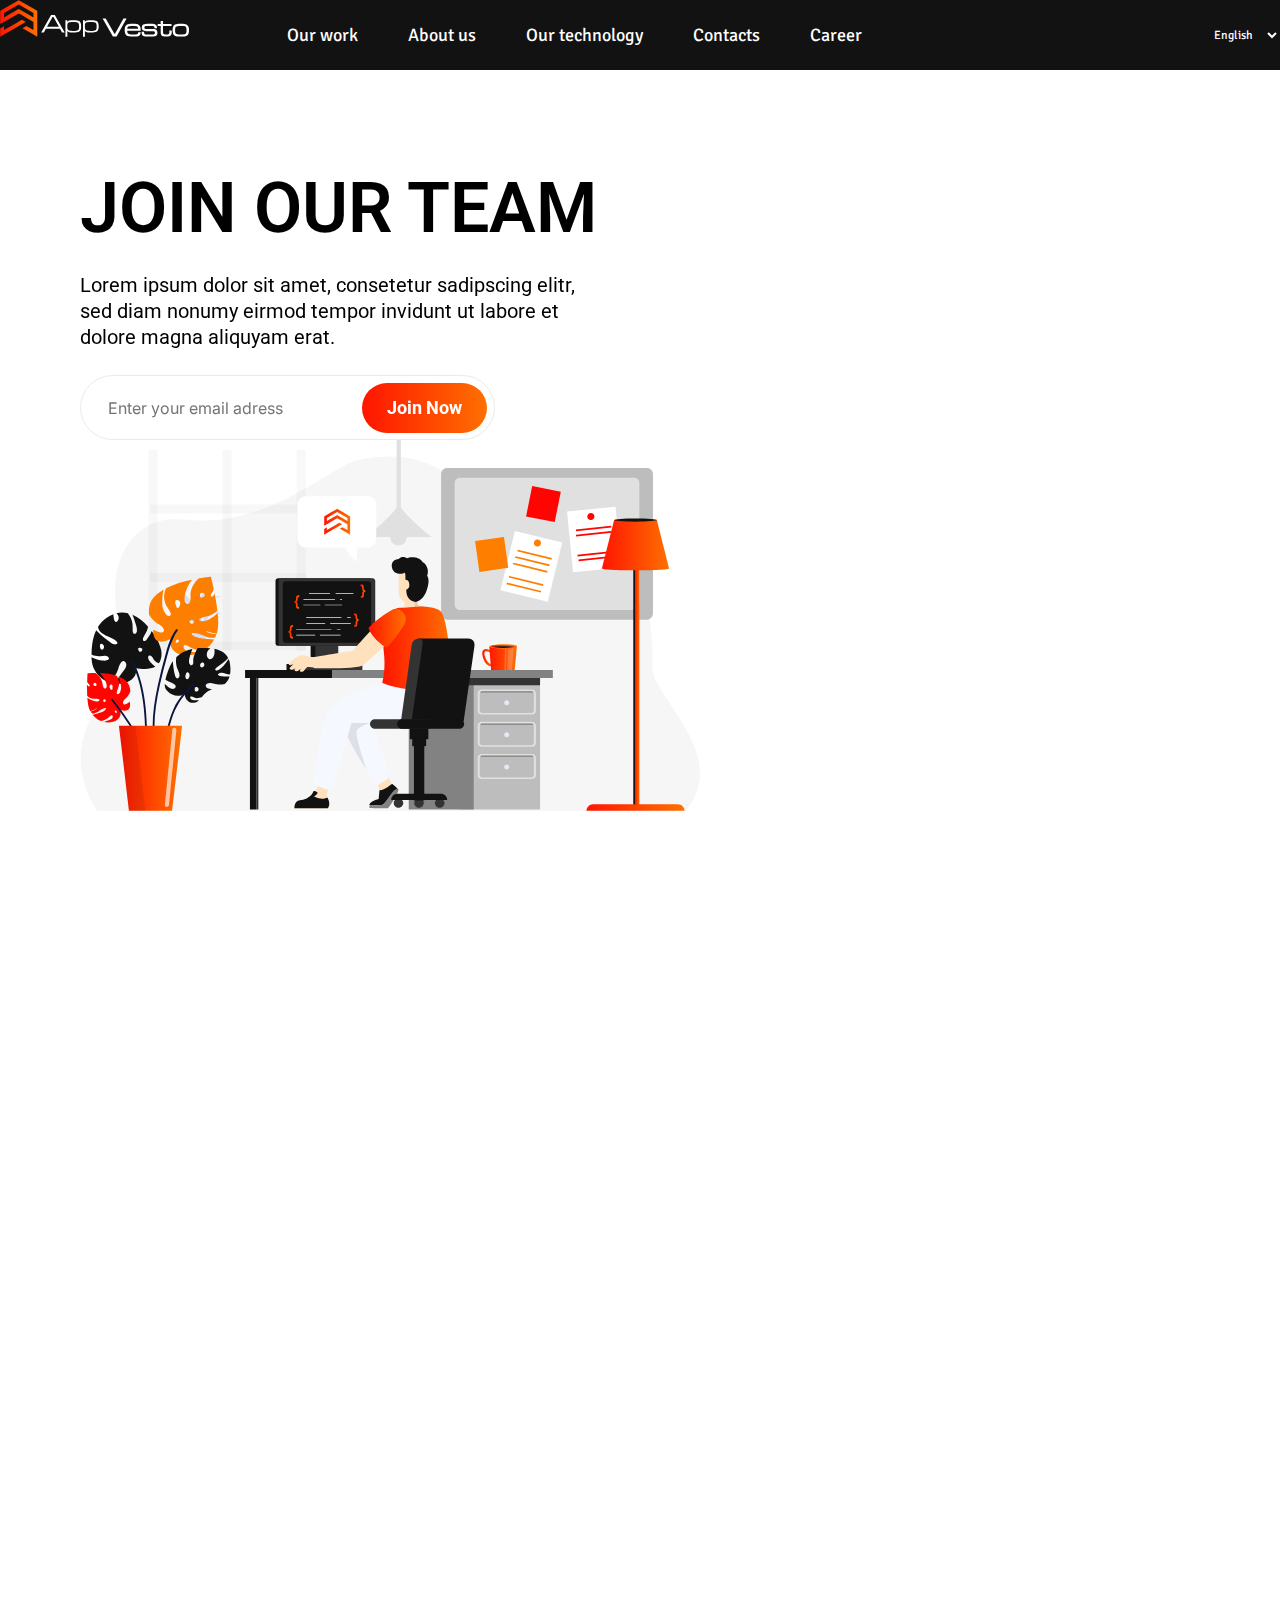
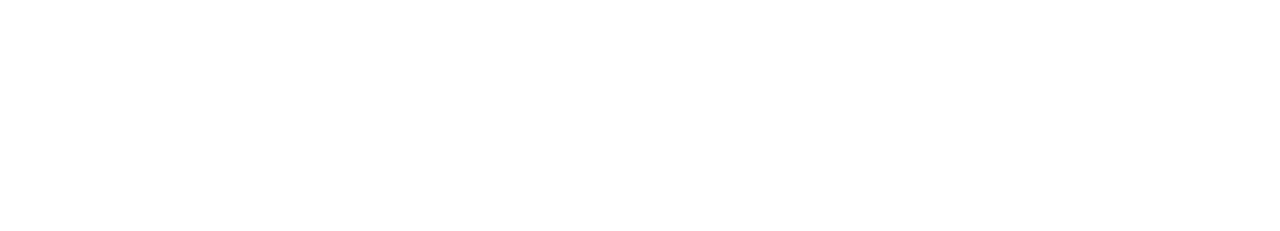
==== index.html @ 9543f2a1 "Updates" ====
<!DOCTYPE html>
<html lang="en">
  <head>
    <meta charset="UTF-8">
    <meta name="viewport" content="width=device-width, initial-scale=1.0">
    <title>AppVesto</title>
    <link rel="stylesheet" href="./styles/index.css">
    <link
      rel="shortcut icon"
      href="./images/favicon.png"
      type="image/png"
    >
    <script src="https://ajax.googleapis.com/ajax/libs/jquery/3.5.1/jquery.min.js"></script>
    <script type="text/javascript" src="scripts/main.js" defer></script>
  </head>
  <body>
    
    <header class="header">

      <div class="header__content">
        <section class="logo header__logo">
          <img src="./images/general/logo/img-1.svg" alt="logo">
          <img src="./images/general/logo/txt-1.svg" alt="logo">
          <img src="./images/general/logo/txt-2.svg" alt="logo">
        </section>
  
        <nav class="header__navigation navigation">
          <ul class="navigation__list">
            <li class="navigation__list-item">
              <a href="" class="navigation__element">Our work</a>
            </li>

            <li class="navigation__list-item">
              <a href="" class="navigation__element">About us</a>
            </li>

            <li class="navigation__list-item">
              <a href="" class="navigation__element">Our technology</a>
            </li>

            <li class="navigation__list-item">
              <a href="" class="navigation__element">Contacts</a>
            </li>

            <li class="navigation__list-item">
              <a href="" class="navigation__element">Career</a>
            </li>
          </ul>
        </nav>
  
        <section class="header__lang lang">
          <select size="1" name="pageLang" id="pageLang" class="lang__list">
            <option value="0" class="lang__element">English</option>
            <option value="1" class="lang__element">Polish</option>
            <option value="2" class="lang__element">Ukrainian</option>
          </select>
        </section>
      </div>
    </header>

    <main class="main">

      <section class="main__join join">

        <div class="join__content">
          <h1 class="join__title">
            JOIN OUR TEAM
          </h1>
          <p class="join__text">
            Lorem ipsum dolor sit amet,
            consetetur sadipscing elitr,
            sed diam nonumy eirmod tempor invidunt
            ut labore et dolore magna aliquyam erat.
          </p>
          <form class="join__form" action="">
            <input type="text" placeholder="Enter your email adress" required>
            <button>Join Now</button>
          </form>
        </div>
        
        <div class="join__img">
           <img src="./images/body/main/join/join-img.svg" alt="join">
        </div>
        
      </section>

      <section class="main__vacancies vacancies">
        <h1 class="vacancies__title">Сurrent vacancies</h1>
        <section class="vacancies__choice">

          <select name="" id="" class="vacancies__dropdown dropdown">
            <option value="" class="dropdown__option">All Vacancies</option>
            <option value="" class="dropdown__option">Option</option>
          </select>

          <div class="vacancies__skill-level skill-level">

            <div class="skill-level__item skill-level_unchecked">
              <input
                type="radio"
                name="skillLevel"
                id="any"
                value="any"
                class="skill-level__checkbox"
              >
              <label for="any" class="skill-level__text">Any level</label>
            </div>

            <div  class="skill-level__item skill-level_unchecked">
              <input
                type="radio"
                name="skillLevel"
                id="junior"
                value="junior"
                class="skill-level__checkbox"
              >
              <label class="skill-level__text" for="junior">Junior</label>
            </div>

            <div  class="skill-level__item skill-level_unchecked">
              <input
                type="radio"
                name="skillLevel"
                id="middle"
                value="middle"
                class="skill-level__checkbox"
              >
              <label class="skill-level__text" for="middle">Middle</label>
            </div>

            <div  class="skill-level__item skill-level_unchecked">
              <input
                type="radio"
                name="skillLevel"
                id="senior"
                value="senior"
                class="skill-level__checkbox"
              >
              <label class="skill-level__text" for="senior">Senior</label>
            </div>

          </div>

        </section>

        <div class="vacancies__long-line"></div>
        <section class="vacancies__description description">

          <div class="description__item description__item_closed">
            <h1 class="description__title">Junior PHP Developer</h1>
            <h2 class="description__info">Vacancy description</h2>
            <p class="description__text">
              Lorem ipsum dolor sit amet,
              consectetur adipiscing elit,
              sed do eiusmod tempor incididunt ut
              labore et dolore magna aliqua.
              Ut enim ad minim veniam, quis nostrud
              exercitation ullamco laboris nisi ut aliquip
              ex ea commodo consequat. Lorem ipsum dolor sit
              amet, consectetur adipiscing elit, sed do
              eiusmod tempor incididunt ut labore et dolore
              magna aliqua. Ut enim ad minim veniam, quis
              nostrud exercitation ullamco laboris nisi ut
              aliquip ex ea commodo consequat.
            </p>
          </div>

          <div class="description__item description__item_closed">
            <h1 class="description__title description__title_highlight">Middle UI/UX Designer</h1>
            <h2 class="description__info">Vacancy description</h2>
            <p class="description__text">
              Lorem ipsum dolor sit amet,
              consectetur adipiscing elit,
              sed do eiusmod tempor incididunt ut
              labore et dolore magna aliqua.
              Ut enim ad minim veniam, quis nostrud
              exercitation ullamco laboris nisi ut aliquip
              ex ea commodo consequat. Lorem ipsum dolor sit
              amet, consectetur adipiscing elit, sed do
              eiusmod tempor incididunt ut labore et dolore
              magna aliqua. Ut enim ad minim veniam, quis
              nostrud exercitation ullamco laboris nisi ut
              aliquip ex ea commodo consequat.
            </p>
          </div>

          <div class="description__item description__item_closed">
            <h1 class="description__title ">Senior PHP Developer</h1>
            <h2 class="description__info">Vacancy description</h2>
            <p class="description__text">
              Lorem ipsum dolor sit amet,
              consectetur adipiscing elit,
              sed do eiusmod tempor incididunt ut
              labore et dolore magna aliqua.
              Ut enim ad minim veniam, quis nostrud
              exercitation ullamco laboris nisi ut aliquip
              ex ea commodo consequat. Lorem ipsum dolor sit
              amet, consectetur adipiscing elit, sed do
              eiusmod tempor incididunt ut labore et dolore
              magna aliqua. Ut enim ad minim veniam, quis
              nostrud exercitation ullamco laboris nisi ut
              aliquip ex ea commodo consequat.
            </p>
          </div>

          <div class="description__item description__item_closed">
            <h1 class="description__title description__title_highlight">Vacancy description</h1>
            <h2 class="description__info">Vacancy description</h2>
            <p class="description__text">
              Lorem ipsum dolor sit amet,
              consectetur adipiscing elit,
              sed do eiusmod tempor incididunt ut
              labore et dolore magna aliqua.
              Ut enim ad minim veniam, quis nostrud
              exercitation ullamco laboris nisi ut aliquip
              ex ea commodo consequat. Lorem ipsum dolor sit
              amet, consectetur adipiscing elit, sed do
              eiusmod tempor incididunt ut labore et dolore
              magna aliqua. Ut enim ad minim veniam, quis
              nostrud exercitation ullamco laboris nisi ut
              aliquip ex ea commodo consequat.
            </p>
          </div>

          <div class="vacancies__red-line"></div>
        </section>

        <section class="vacancies__contact contact">
          <a href="tel:+380979799797" class="contact__call">
            <img src="./images/body/main/vacancies/tel.svg" alt="call us">
            +38(097) 979 9797
          </a>

          <div class="contact__button">
              <div class="contact__button-shadow"></div>
              <button class="contact__button-item">
                Send summary
              </button>
          </div>

        </section>
      </section>

      <section class="main__wiew-all">
        <button>
          View all vakancies
        </button>
      </section>
        
      <section class="main__enter">
        <section class="main__e-form e-form">
          <h1 class="e-form__title">Welcome App Vesto!</h1>

          <form class="e-form__item">
            <p class="e-form__text">First Name*</p>
            <input
              type="text"
              name="userName"
              id="userName"
              class="e-form__input"
              placeholder="Add your Name here"
            >

            <p class="e-form__text">E-Mail Address*</p>
            <input
              type="text"
              name="userMail"
              id="userMail"
              class="e-form__input"
              placeholder="john.doe@internet.com"
            >

            <div class="e-form__end">
              <input type="file" name="userSummary" id="userSummary" class="e-form__file">
              <button class="e-form__button">Send</button>
            </div>
          </form>

        </section>
      </section>

    </main>

    <footer class="footer">
    </footer>

  </body>
</html>
---- styles/index.css ----
@import url("https://fonts.googleapis.com/css2?family=Roboto:wght@100;300;400;500;700;900&display=swap");
@import url("https://fonts.googleapis.com/css2?family=Signika:wght@300;400;500;600;700&display=swap");
@import url("https://fonts.googleapis.com/css2?family=Inter&display=swap");
@import url("https://fonts.googleapis.com/css2?family=Lato&display=swap");
@import url("https://fonts.googleapis.com/css2?family=Lato&family=Signika+Negative:wght@700&family=Signika:wght@700&display=swap");
html,
body,
p,
ul,
li,
h1,
a {
  list-style: none;
  margin: 0;
  padding: 0;
  text-decoration: none; }

html,
body {
  width: 100%;
  height: 100%;
  overflow-x: hidden; }

* {
  -webkit-box-sizing: border-box;
          box-sizing: border-box; }

html {
  font-family: "Roboto", "Roboto", Arial, sans-serif;
  font-weight: normal;
  font-size: 14px;
  color: black;
  font-style: normal;
  line-height: 100%; }

.navigation {
  display: -webkit-box;
  display: -ms-flexbox;
  display: flex;
  height: 100%;
  -webkit-box-align: center;
      -ms-flex-align: center;
          align-items: center; }
  .navigation__list {
    display: -webkit-box;
    display: -ms-flexbox;
    display: flex;
    -webkit-box-pack: justify;
        -ms-flex-pack: justify;
            justify-content: space-between;
    margin-left: -200px; }
  .navigation__list-item {
    margin-right: 50px; }
  .navigation__element {
    font-family: "Signika", "Roboto", Arial, sans-serif;
    font-weight: normal;
    font-size: 18px;
    color: white;
    font-style: normal;
    line-height: 135%; }

.lang {
  display: -webkit-box;
  display: -ms-flexbox;
  display: flex;
  height: 100%;
  -webkit-box-align: center;
      -ms-flex-align: center;
          align-items: center; }
  .lang__list {
    background: transparent;
    border: none;
    -webkit-appearance: 1;
       -moz-appearance: 1;
            appearance: 1;
    outline: 0;
    font-family: "Signika", "Roboto", Arial, sans-serif;
    font-weight: normal;
    font-size: 12px;
    color: white;
    font-style: normal;
    line-height: 15px; }
  .lang__element {
    font-family: "Signika", "Roboto", Arial, sans-serif;
    font-weight: normal;
    font-size: 12px;
    color: white;
    font-style: normal;
    line-height: 15px;
    background: black; }

.header {
  background: #121212;
  width: 100%;
  height: 70px; }
  .header__content {
    height: 100%;
    max-width: 1440px;
    margin: 0 auto;
    display: -webkit-box;
    display: -ms-flexbox;
    display: flex;
    -webkit-box-pack: justify;
        -ms-flex-pack: justify;
            justify-content: space-between; }

.join {
  display: -webkit-box;
  display: -ms-flexbox;
  display: flex;
  -ms-flex-wrap: wrap;
      flex-wrap: wrap;
  -webkit-box-pack: justify;
      -ms-flex-pack: justify;
          justify-content: space-between;
  margin: 0;
  padding: 100px 80px; }
  .join__content {
    max-width: 640px;
    color: black; }
  .join__img {
    width: 620px;
    height: auto; }
    .join__img img {
      width: 100%; }
  .join__title {
    font-family: "Bunken Tech Sans Pro", "Roboto", Arial, sans-serif;
    font-weight: 600;
    font-size: 70px;
    color: black;
    font-style: normal;
    line-height: 110%; }
  .join__text {
    margin: 25px 0;
    max-width: 520px;
    font-family: "Roboto", "Roboto", Arial, sans-serif;
    font-weight: normal;
    font-size: 20px;
    color: black;
    font-style: normal;
    line-height: 26px; }
  .join__form {
    width: 100%;
    max-width: 415px;
    height: 65px;
    border-radius: 100px;
    border: 1px solid #EAEAEA;
    display: -webkit-box;
    display: -ms-flexbox;
    display: flex;
    -webkit-box-align: center;
        -ms-flex-align: center;
            align-items: center; }
    .join__form input {
      height: 75%;
      margin: 0 25px;
      width: 90%;
      outline: none;
      border: none;
      font-family: "Inter", "Roboto", Arial, sans-serif;
      font-weight: normal;
      font-size: 16px;
      color: black;
      font-style: normal;
      line-height: 100%; }
      .join__form input ::-webkit-input-placeholder {
        font-family: "Inter", "Roboto", Arial, sans-serif;
        font-weight: normal;
        font-size: 16px;
        color: #000000cc;
        font-style: normal;
        line-height: 100%; }
      .join__form input ::-moz-placeholder {
        font-family: "Inter", "Roboto", Arial, sans-serif;
        font-weight: normal;
        font-size: 16px;
        color: #000000cc;
        font-style: normal;
        line-height: 100%; }
      .join__form input :-ms-input-placeholder {
        font-family: "Inter", "Roboto", Arial, sans-serif;
        font-weight: normal;
        font-size: 16px;
        color: #000000cc;
        font-style: normal;
        line-height: 100%; }
      .join__form input ::-ms-input-placeholder {
        font-family: "Inter", "Roboto", Arial, sans-serif;
        font-weight: normal;
        font-size: 16px;
        color: #000000cc;
        font-style: normal;
        line-height: 100%; }
      .join__form input ::placeholder {
        font-family: "Inter", "Roboto", Arial, sans-serif;
        font-weight: normal;
        font-size: 16px;
        color: #000000cc;
        font-style: normal;
        line-height: 100%; }
    .join__form button {
      background: -webkit-gradient(linear, left top, right top, from(#FF1500), to(#FE7000));
      background: linear-gradient(90deg, #FF1500 0%, #FE7000 100%);
      border-radius: 100px;
      outline: none;
      border: none;
      min-width: 125px;
      height: 50px;
      margin: 0 7px;
      font-family: "Roboto", "Roboto", Arial, sans-serif;
      font-weight: bold;
      font-size: 18px;
      color: white;
      font-style: normal;
      line-height: 0;
      cursor: pointer;
      -webkit-transition: -webkit-transform 1s;
      transition: -webkit-transform 1s;
      transition: transform 1s;
      transition: transform 1s, -webkit-transform 1s; }
      .join__form button:hover {
        -webkit-transform: scale(1.05);
                transform: scale(1.05); }

.dropdown {
  border: none;
  font-family: "Lato", "Roboto", Arial, sans-serif;
  font-weight: normal;
  font-size: 16px;
  color: #121212;
  font-style: normal;
  line-height: 28px;
  -webkit-appearance: none;
     -moz-appearance: none;
          appearance: none;
  background: url(../images/body/main/vacancies/dropdown/Cyan.svg) no-repeat right #F8F8FC;
  width: 250px;
  height: 50px;
  outline: none; }
  .dropdown__option {
    padding: 50px; }

.skill-level {
  display: -webkit-box;
  display: -ms-flexbox;
  display: flex; }
  .skill-level_unchecked::before, .skill-level_checked::before {
    content: "";
    width: 25px;
    height: 25px;
    background-size: contain;
    position: absolute;
    left: -32px;
    cursor: pointer; }
  .skill-level_checked::before {
    background: url(../images/body/main/vacancies/skill-level/checked.svg) no-repeat center; }
  .skill-level_unchecked::before {
    background: url(../images/body/main/vacancies/skill-level/unchecked.svg) no-repeat center; }
  .skill-level__item {
    margin-left: 75px;
    position: relative; }
  .skill-level__checkbox {
    display: none; }
  .skill-level__text {
    font-family: "Lato", "Roboto", Arial, sans-serif;
    font-weight: normal;
    font-size: 14px;
    color: #1B1B25;
    font-style: normal;
    line-height: 25px; }

.description {
  margin: 50px 0; }
  .description__item {
    border: 1px solid #E9E9ED;
    border-left: none;
    border-right: none;
    position: relative;
    overflow-y: hidden;
    cursor: pointer; }
    .description__item_closed::before, .description__item_open::before {
      content: "";
      position: absolute;
      left: 15px;
      top: 20px;
      width: 25px;
      height: 10px;
      background-size: cover; }
    .description__item_open {
      height: 100%; }
      .description__item_open::before {
        background: url(../images/body/main/vacancies/description/open.svg) no-repeat right; }
    .description__item_closed {
      height: 60px; }
      .description__item_closed::before {
        background: url(../images/body/main/vacancies/description/closed.svg) no-repeat right; }
  .description__title, .description__info, .description__text {
    margin: 15px 50px; }
  .description__title {
    font-family: "Roboto", "Roboto", Arial, sans-serif;
    font-weight: normal;
    font-size: 22px;
    color: #1B1B25;
    font-style: normal;
    line-height: 31px; }
    .description__title_highlight {
      font-family: "Roboto", "Roboto", Arial, sans-serif;
      font-weight: 500;
      font-size: 22px;
      color: transparent;
      font-style: normal;
      line-height: 26px;
      background: -webkit-linear-gradient(90deg, #FF1500 0%, #FE7000 100%);
      -webkit-background-clip: text;
      -webkit-text-fill-color: transparent; }
  .description__info {
    margin-top: 30px;
    font-family: "Roboto", "Roboto", Arial, sans-serif;
    font-weight: 500;
    font-size: 18px;
    color: black;
    font-style: normal;
    line-height: 24px; }
  .description__text {
    max-width: 690px;
    font-family: "Lato", "Roboto", Arial, sans-serif;
    font-weight: normal;
    font-size: 16px;
    color: #1B1B25;
    font-style: normal;
    line-height: 28px; }

.contact {
  position: absolute;
  bottom: 60px;
  left: 900px; }
  .contact__call {
    display: -webkit-box;
    display: -ms-flexbox;
    display: flex;
    -webkit-box-align: center;
        -ms-flex-align: center;
            align-items: center;
    font-family: "Segoe UI", "Roboto", Arial, sans-serif;
    font-weight: normal;
    font-size: 16px;
    color: #151515;
    font-style: normal;
    line-height: 26px; }
    .contact__call img {
      margin-right: 10px; }
  .contact__button {
    position: relative;
    margin-top: 20px; }
  .contact__button-item {
    font-family: "Signika", "Roboto", Arial, sans-serif;
    font-weight: bold;
    font-size: 14px;
    color: white;
    font-style: normal;
    line-height: 130%;
    width: 100%;
    padding: 15px 45px;
    border: 4px solid white;
    background: -webkit-gradient(linear, left top, right top, from(#FF1500), to(#FE7000));
    background: linear-gradient(90deg, #FF1500 0%, #FE7000 100%);
    border-radius: 100px;
    -webkit-box-shadow: 0 0 0 2px #FF1500;
            box-shadow: 0 0 0 2px #FF1500;
    cursor: pointer; }
  .contact__button-shadow {
    position: absolute;
    width: 90%;
    height: 90%;
    background: #940C00;
    opacity: 0.5;
    -webkit-filter: blur(25px);
            filter: blur(25px);
    border-radius: 100px;
    top: 20px;
    left: 10px;
    z-index: -1; }

.vacancies {
  padding: 0 80px;
  position: relative; }
  .vacancies__title {
    font-family: "Bunken Tech Sans Pro", "Roboto", Arial, sans-serif;
    font-weight: 600;
    font-size: 45px;
    color: black;
    font-style: normal;
    line-height: 57px;
    text-transform: uppercase; }
  .vacancies__choice {
    display: -webkit-box;
    display: -ms-flexbox;
    display: flex;
    -webkit-box-pack: justify;
        -ms-flex-pack: justify;
            justify-content: space-between; }
  .vacancies__long-line {
    position: absolute;
    left: -100%;
    border-top: 3px solid #E9E9ED;
    width: 200vw; }
  .vacancies__red-line {
    position: absolute;
    width: 100%;
    height: 2px;
    background: -webkit-gradient(linear, left top, right top, from(#FF1500), to(#FE7000));
    background: linear-gradient(90deg, #FF1500 0%, #FE7000 100%);
    border-radius: 10px; }

.e-form {
  width: 100%;
  margin: 21px 0; }
  .e-form__title {
    font-family: "Bunken Tech Sans Pro", "Roboto", Arial, sans-serif;
    font-weight: 600;
    font-size: 45px;
    color: #1B1B25;
    font-style: normal;
    line-height: 57px;
    text-transform: uppercase; }
  .e-form__text {
    font-family: "Lato", "Roboto", Arial, sans-serif;
    font-weight: normal;
    font-size: 12px;
    color: #A4A4AE;
    font-style: normal;
    line-height: 21px; }
  .e-form__input {
    width: 100%;
    height: 40px;
    padding-left: 15px;
    border: none;
    outline: none;
    font-family: "Lato", "Roboto", Arial, sans-serif;
    font-weight: normal;
    font-size: 16px;
    color: #A4A4AE;
    font-style: normal;
    line-height: 28px;
    margin-bottom: 30px; }
    .e-form__input::-webkit-input-placeholder {
      font-family: "Lato", "Roboto", Arial, sans-serif;
      font-weight: normal;
      font-size: 16px;
      color: #A4A4AE;
      font-style: normal;
      line-height: 28px; }
    .e-form__input::-moz-placeholder {
      font-family: "Lato", "Roboto", Arial, sans-serif;
      font-weight: normal;
      font-size: 16px;
      color: #A4A4AE;
      font-style: normal;
      line-height: 28px; }
    .e-form__input:-ms-input-placeholder {
      font-family: "Lato", "Roboto", Arial, sans-serif;
      font-weight: normal;
      font-size: 16px;
      color: #A4A4AE;
      font-style: normal;
      line-height: 28px; }
    .e-form__input::-ms-input-placeholder {
      font-family: "Lato", "Roboto", Arial, sans-serif;
      font-weight: normal;
      font-size: 16px;
      color: #A4A4AE;
      font-style: normal;
      line-height: 28px; }
    .e-form__input::placeholder {
      font-family: "Lato", "Roboto", Arial, sans-serif;
      font-weight: normal;
      font-size: 16px;
      color: #A4A4AE;
      font-style: normal;
      line-height: 28px; }
  .e-form__button {
    font-family: "Signika", "Roboto", Arial, sans-serif;
    font-weight: bold;
    font-size: 14px;
    color: white;
    font-style: normal;
    line-height: 130%;
    padding: 15px 45px;
    border: 4px solid white;
    background: -webkit-gradient(linear, left top, right top, from(#FF1500), to(#FE7000));
    background: linear-gradient(90deg, #FF1500 0%, #FE7000 100%);
    border-radius: 100px;
    -webkit-box-shadow: 0 0 0 2px #FF1500;
            box-shadow: 0 0 0 2px #FF1500;
    cursor: pointer; }

.main {
  width: 100%;
  max-width: 1440px;
  margin: 0 auto; }
  .main__wiew-all {
    width: 100%;
    display: -webkit-box;
    display: -ms-flexbox;
    display: flex;
    -webkit-box-pack: center;
        -ms-flex-pack: center;
            justify-content: center; }
    .main__wiew-all button {
      font-family: "Signika", "Roboto", Arial, sans-serif;
      font-weight: bold;
      font-size: 14px;
      color: white;
      font-style: normal;
      line-height: 130%;
      border: solid 1px #FF1500;
      border-radius: 100px;
      padding: 13px 25px;
      background: -webkit-linear-gradient(90deg, #FF1500 0%, #FE7000 100%);
      -webkit-background-clip: text;
      -webkit-text-fill-color: transparent; }
  .main__enter {
    margin: 65px 10px; }
  .main__e-form {
    max-width: 550px; }

/*# sourceMappingURL=index.css.map */
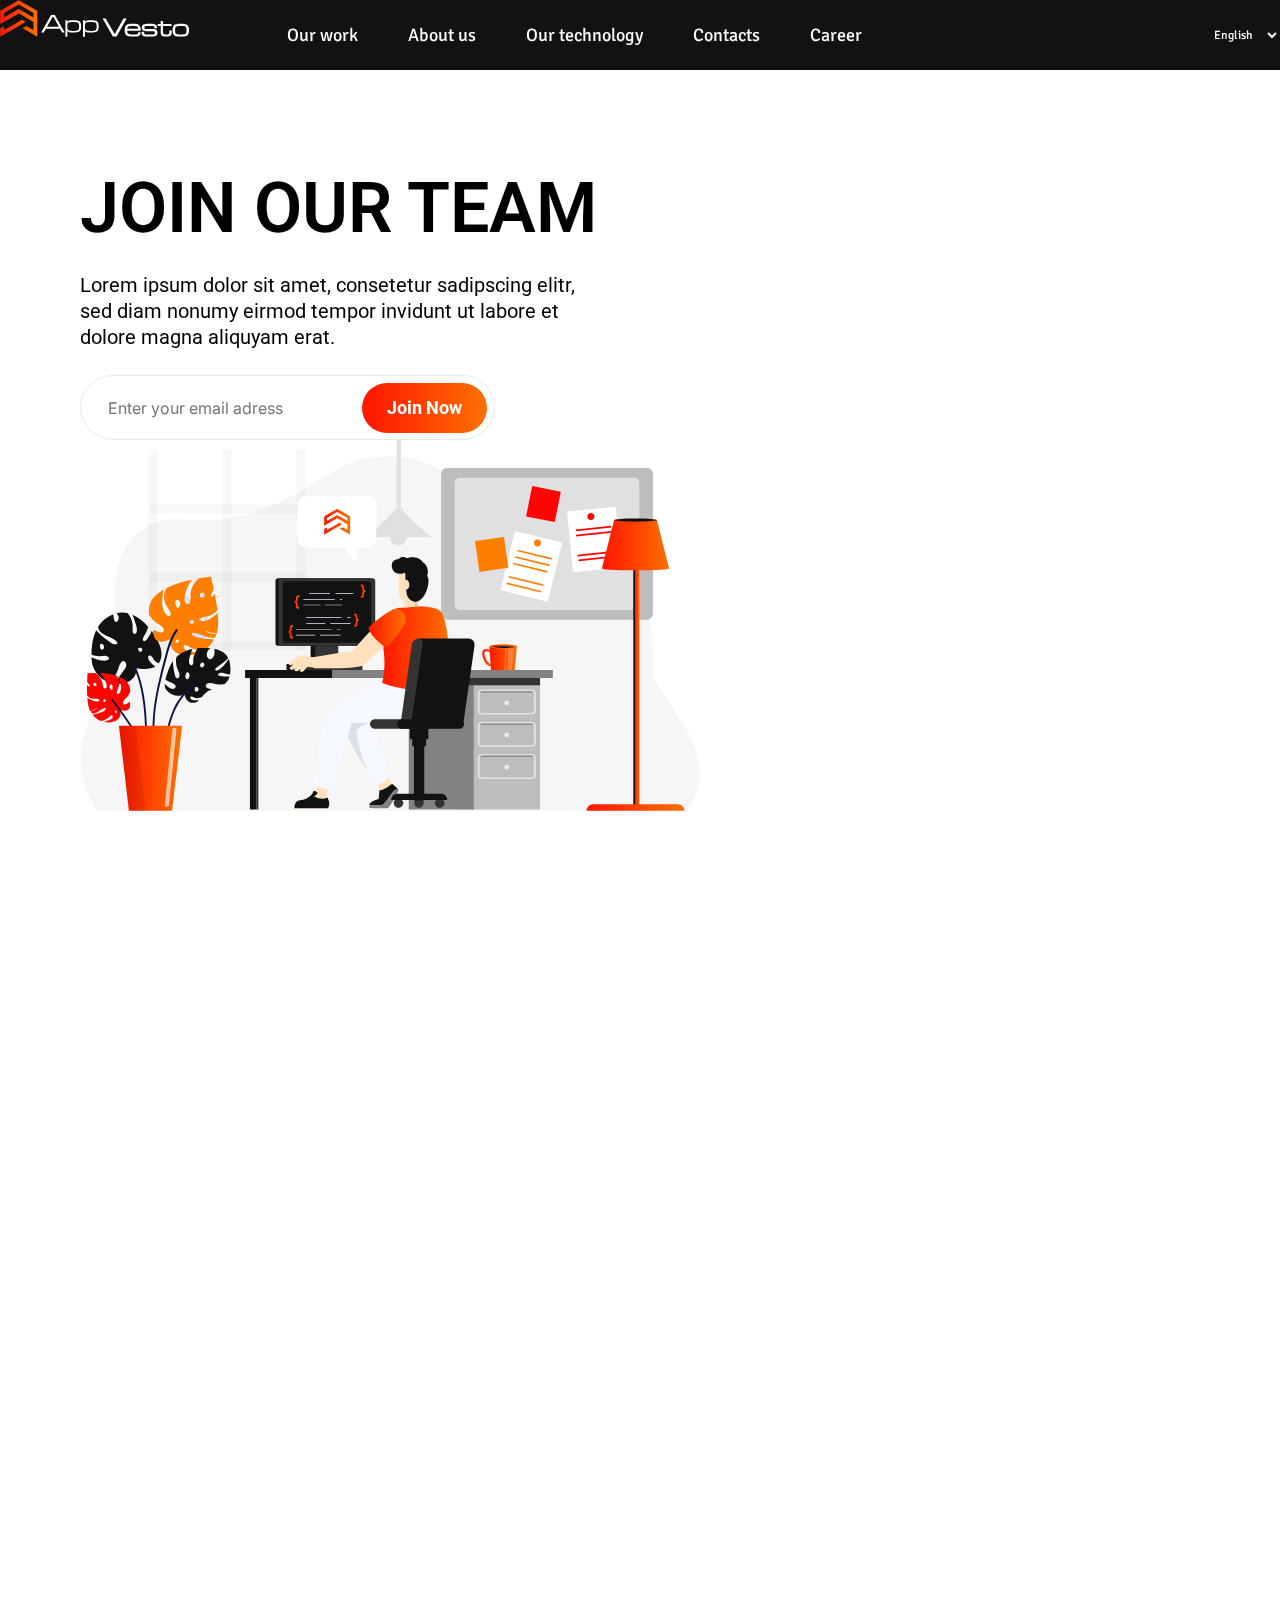
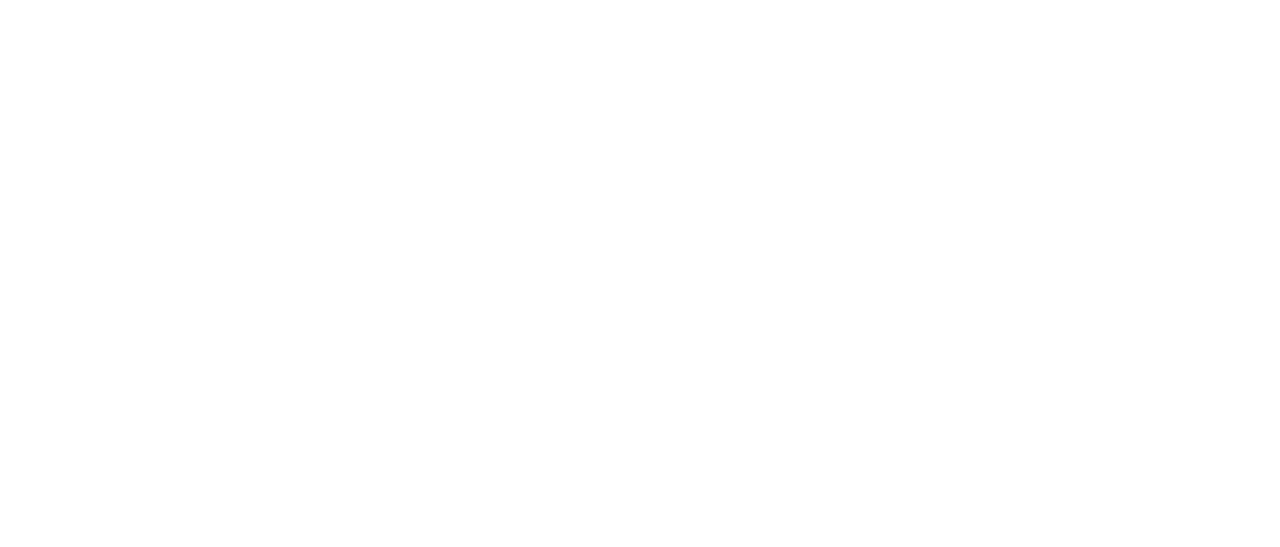
==== commit d048a93b: "Updates" ====
--- a/index.html
+++ b/index.html
@@ -86,12 +86,82 @@
 
       <section class="main__vacancies vacancies">
         <h1 class="vacancies__title">Сurrent vacancies</h1>
+
         <section class="vacancies__choice">
 
-          <select name="" id="" class="vacancies__dropdown dropdown">
-            <option value="" class="dropdown__option">All Vacancies</option>
-            <option value="" class="dropdown__option">Option</option>
-          </select>
+          <div
+            name=""
+            id=""
+            class="vacancies__dropdown dropdown"
+          >
+            <div class="dropdown__arrow"></div>
+            <p class="dropdown__select"
+              data-dropdownValue="1"
+              data-open="false"
+            >
+            empty
+            </p>
+            <ul class="dropdown__list dropdown__list_closed">
+
+              <li
+                data-dropdownValue="1"
+                class="dropdown__item"
+              >
+                All Vacancies
+              </li>
+
+              <li
+                data-dropdownValue="2"
+                class="dropdown__item"
+              >
+                Option 1
+              </li>
+
+              <li
+                class="dropdown__item"
+                data-dropdownValue="3"
+              >
+                Option 1
+              </li>
+
+              <li
+                class="dropdown__item"
+                data-dropdownValue="4"
+              >
+                Option 2
+              </li>
+
+              <li
+                class="dropdown__item"
+                data-dropdownValue="5"
+              >
+                Option 3
+              </li>
+
+              <li
+                class="dropdown__item"
+                data-dropdownValue="6"
+              >
+                Option 4
+              </li>
+
+              <li
+                class="dropdown__item"
+                data-dropdownValue="7"
+              >
+                Option 5
+              </li>
+
+              <li
+                class="dropdown__item"
+                data-dropdownValue="8"
+              >
+                Option 6
+              </li>
+              
+            </ul>
+
+          </div>
 
           <div class="vacancies__skill-level skill-level">
 
@@ -144,9 +214,11 @@
         </section>
 
         <div class="vacancies__long-line"></div>
+
         <section class="vacancies__description description">
 
           <div class="description__item description__item_closed">
+            <div class="description__arrow"></div>
             <h1 class="description__title">Junior PHP Developer</h1>
             <h2 class="description__info">Vacancy description</h2>
             <p class="description__text">
@@ -166,6 +238,7 @@
           </div>
 
           <div class="description__item description__item_closed">
+            <div class="description__arrow"></div>
             <h1 class="description__title description__title_highlight">Middle UI/UX Designer</h1>
             <h2 class="description__info">Vacancy description</h2>
             <p class="description__text">
@@ -185,6 +258,7 @@
           </div>
 
           <div class="description__item description__item_closed">
+            <div class="description__arrow"></div>
             <h1 class="description__title ">Senior PHP Developer</h1>
             <h2 class="description__info">Vacancy description</h2>
             <p class="description__text">
@@ -204,6 +278,7 @@
           </div>
 
           <div class="description__item description__item_closed">
+            <div class="description__arrow"></div>
             <h1 class="description__title description__title_highlight">Vacancy description</h1>
             <h2 class="description__info">Vacancy description</h2>
             <p class="description__text">
@@ -271,17 +346,104 @@
             >
 
             <div class="e-form__end">
-              <input type="file" name="userSummary" id="userSummary" class="e-form__file">
+              <input type="file" name="userSummary" id="userSummary" class="e-form__file-item">
+              <label for="userSummary" class="e-form__file-label">
+                <img src="./images/body/main/e-form/upload.svg" alt="upload">
+                <p>Upload summary</p>
+              </label>
               <button class="e-form__button">Send</button>
             </div>
           </form>
 
         </section>
+
+        <section class="main__communication communication">
+
+          <h1 class="communication__title">HR Manager</h1>
+          <p class="communication__name">
+            <img src="./images/body/main/communication/person.svg" alt="">
+            Anastasia Naumenko
+          </p>
+          <div class="communication__items">
+
+            <a href="tel:+380979799797" class="communication__item">
+              <img src="./images/body/main/communication/phone.svg" alt="logo">
+              +38(097) 979 9797
+            </a>
+
+            <a href="mailto:anastasia@appvesto.com" class="communication__item">
+              <img src="./images/body/main/communication/mail.svg" alt="logo">
+              anastasia@appvesto.com
+            </a>
+
+          </div>
+          <div class="communication__content">
+            <h1 class="communication__content-title">Wait your resume if you:</h1>
+            <ul class="communication__content-list">
+              <li class="communication__content-item">Experience in sales of IT products from 1 year </li>
+              <li class="communication__content-item">Experience in negotiating and closing transactions</li>
+              <li class="communication__content-item">Ability to work on the result and show it in numbers</li>
+              <li class="communication__content-item">Good memory and quick learning</li>
+              <li class="communication__content-item">Energy in your voice and fire in your eyes!</li>
+            </ul>
+          </div>
+
+        </section>
       </section>
 
     </main>
 
     <footer class="footer">
+      <div class="footer__content">
+        <section class="footer__links links">
+          <a href="" class="links__item">Our work</a>
+          <a href="" class="links__item">About us</a>
+          <a href="" class="links__item">Contacts</a>
+          <a href="" class="links__item">Our technology</a>
+        </section>
+  
+        <section class="footer__total total">
+          <div class="logo total__logo">
+              <img src="./images/general/logo/img-1.svg" alt="logo">
+              <img src="./images/general/logo/txt-1.svg" alt="logo">
+              <img src="./images/general/logo/txt-2.svg" alt="logo">
+          </div>
+
+          <p class="total__policy">© 2019 AppVesto</p>
+
+          <div class="total__contacts">
+            <a href="https://dribbble.com/" class="total__item">
+              <img src="./images/body/footer/total/1.svg" alt="dribbble">
+            </a>
+
+            <a href="https://www.facebook.com/" class="total__item">
+              <img src="./images/body/footer/total/2.svg" alt="facebook">
+            </a>
+
+            <a href="https://www.behance.net/" class="total__item">
+              <img src="./images/body/footer/total/3.svg" alt="behance">
+            </a>
+
+            <a href="https://www.instagram.com/" class="total__item">
+              <img src="./images/body/footer/total/4.svg" alt="instagram">
+            </a>
+          </div>
+        </section>
+  
+        <section class="footer__links links">
+          <h1 class="links__title">Contacts</h1>
+  
+          <div class="links__contact">
+            <p class="links__contact-name">Email</p>
+            <a href="mailto:appvesto@gmail.com" class="links__contact-link">appvesto@gmail.com</a>
+          </div>
+  
+          <div class="links__contact">
+            <p class="links__contact-name">Phone</p>
+            <a href="tel:+380980659285" class="links__contact-link">+380 98 065 9285</a>
+          </div>
+        </section>
+      </div>
     </footer>
 
   </body>
--- a/styles/index.css
+++ b/styles/index.css
@@ -2,7 +2,7 @@
 @import url("https://fonts.googleapis.com/css2?family=Signika:wght@300;400;500;600;700&display=swap");
 @import url("https://fonts.googleapis.com/css2?family=Inter&display=swap");
 @import url("https://fonts.googleapis.com/css2?family=Lato&display=swap");
-@import url("https://fonts.googleapis.com/css2?family=Lato&family=Signika+Negative:wght@700&family=Signika:wght@700&display=swap");
+@import url("https://fonts.googleapis.com/css2?family=Signika:wght@400;700&display=swap");
 html,
 body,
 p,
@@ -57,7 +57,11 @@
     font-size: 18px;
     color: white;
     font-style: normal;
-    line-height: 135%; }
+    line-height: 135%;
+    -webkit-transition: color 1s;
+    transition: color 1s; }
+    .navigation__element:hover {
+      color: #b3b3b3; }
 
 .lang {
   display: -webkit-box;
@@ -79,7 +83,8 @@
     font-size: 12px;
     color: white;
     font-style: normal;
-    line-height: 15px; }
+    line-height: 15px;
+    cursor: pointer; }
   .lang__element {
     font-family: "Signika", "Roboto", Arial, sans-serif;
     font-weight: normal;
@@ -223,22 +228,78 @@
                 transform: scale(1.05); }
 
 .dropdown {
+  position: relative;
   border: none;
   font-family: "Lato", "Roboto", Arial, sans-serif;
   font-weight: normal;
   font-size: 16px;
-  color: #121212;
+  color: #1B1B25;
   font-style: normal;
   line-height: 28px;
-  -webkit-appearance: none;
-     -moz-appearance: none;
-          appearance: none;
-  background: url(../images/body/main/vacancies/dropdown/Cyan.svg) no-repeat right #F8F8FC;
   width: 250px;
-  height: 50px;
-  outline: none; }
-  .dropdown__option {
-    padding: 50px; }
+  height: 50px; }
+  .dropdown__arrow {
+    content: "";
+    background: url(../images/body/main/vacancies/dropdown/Cyan.svg) no-repeat right #F8F8FC;
+    position: absolute;
+    right: 0;
+    top: 20px;
+    width: 25px;
+    height: 10px;
+    z-index: -1;
+    -webkit-transition: -webkit-transform 1s;
+    transition: -webkit-transform 1s;
+    transition: transform 1s;
+    transition: transform 1s, -webkit-transform 1s;
+    -webkit-transform-origin: center;
+            transform-origin: center; }
+  .dropdown__select {
+    height: 100%;
+    display: -webkit-box;
+    display: -ms-flexbox;
+    display: flex;
+    -webkit-box-align: center;
+        -ms-flex-align: center;
+            align-items: center;
+    margin-left: 15px;
+    cursor: pointer; }
+  .dropdown__list {
+    overflow-y: hidden;
+    position: absolute;
+    z-index: 3;
+    top: 50px;
+    left: 0;
+    width: 250px;
+    background: #F8F8FC;
+    border-radius: 10px;
+    -webkit-box-shadow: 0 31px 33px -1px rgba(0, 0, 0, 0.41);
+            box-shadow: 0 31px 33px -1px rgba(0, 0, 0, 0.41);
+    -webkit-transition: max-height 1s;
+    transition: max-height 1s; }
+    .dropdown__list_closed {
+      max-height: 0; }
+    .dropdown__list_open {
+      max-height: 1000px; }
+  .dropdown__item {
+    margin-left: 15px;
+    height: 50px;
+    display: -webkit-box;
+    display: -ms-flexbox;
+    display: flex;
+    -webkit-box-align: center;
+        -ms-flex-align: center;
+            align-items: center;
+    cursor: pointer; }
+    .dropdown__item:hover {
+      font-family: "Lato", "Roboto", Arial, sans-serif;
+      font-weight: 900;
+      font-size: 16px;
+      color: #FF1500;
+      font-style: normal;
+      line-height: 19px;
+      background: -webkit-linear-gradient(90deg, #FF1500 0%, #FE7000 100%);
+      -webkit-background-clip: text;
+      -webkit-text-fill-color: transparent; }
 
 .skill-level {
   display: -webkit-box;
@@ -270,30 +331,35 @@
     line-height: 25px; }
 
 .description {
-  margin: 50px 0; }
+  margin: 50px 0;
+  position: relative; }
+  .description__arrow {
+    position: absolute;
+    left: 15px;
+    top: 25px;
+    width: 25px;
+    height: 10px;
+    background: url(../images/body/main/vacancies/dropdown/Cyan.svg) no-repeat left #F8F8FC;
+    background-size: cover;
+    -webkit-transition: -webkit-transform 1s;
+    transition: -webkit-transform 1s;
+    transition: transform 1s;
+    transition: transform 1s, -webkit-transform 1s;
+    z-index: -1; }
   .description__item {
     border: 1px solid #E9E9ED;
     border-left: none;
     border-right: none;
     position: relative;
     overflow-y: hidden;
-    cursor: pointer; }
-    .description__item_closed::before, .description__item_open::before {
-      content: "";
-      position: absolute;
-      left: 15px;
-      top: 20px;
-      width: 25px;
-      height: 10px;
-      background-size: cover; }
+    cursor: pointer;
+    max-height: 60px;
+    -webkit-transition: max-height 1s;
+    transition: max-height 1s; }
     .description__item_open {
-      height: 100%; }
-      .description__item_open::before {
-        background: url(../images/body/main/vacancies/description/open.svg) no-repeat right; }
+      max-height: 500px; }
     .description__item_closed {
-      height: 60px; }
-      .description__item_closed::before {
-        background: url(../images/body/main/vacancies/description/closed.svg) no-repeat right; }
+      max-height: 60px; }
   .description__title, .description__info, .description__text {
     margin: 15px 50px; }
   .description__title {
@@ -367,7 +433,14 @@
     border-radius: 100px;
     -webkit-box-shadow: 0 0 0 2px #FF1500;
             box-shadow: 0 0 0 2px #FF1500;
-    cursor: pointer; }
+    cursor: pointer;
+    -webkit-transition: -webkit-transform 1s;
+    transition: -webkit-transform 1s;
+    transition: transform 1s;
+    transition: transform 1s, -webkit-transform 1s; }
+    .contact__button-item:hover {
+      -webkit-transform: scale(1.05);
+              transform: scale(1.05); }
   .contact__button-shadow {
     position: absolute;
     width: 90%;
@@ -478,6 +551,34 @@
       color: #A4A4AE;
       font-style: normal;
       line-height: 28px; }
+  .e-form__end {
+    display: -webkit-box;
+    display: -ms-flexbox;
+    display: flex;
+    -webkit-box-pack: justify;
+        -ms-flex-pack: justify;
+            justify-content: space-between;
+    -webkit-box-align: center;
+        -ms-flex-align: center;
+            align-items: center; }
+  .e-form__file-item {
+    display: none; }
+  .e-form__file-label {
+    font-family: "Roboto", "Roboto", Arial, sans-serif;
+    font-weight: 500;
+    font-size: 22px;
+    color: transparent;
+    font-style: normal;
+    line-height: 26px;
+    background: -webkit-linear-gradient(90deg, #FF1500 0%, #FE7000 100%);
+    -webkit-background-clip: text;
+    -webkit-text-fill-color: transparent;
+    cursor: pointer; }
+    .e-form__file-label img {
+      margin-right: 10px;
+      display: inline; }
+    .e-form__file-label p {
+      display: inline; }
   .e-form__button {
     font-family: "Signika", "Roboto", Arial, sans-serif;
     font-weight: bold;
@@ -492,7 +593,85 @@
     border-radius: 100px;
     -webkit-box-shadow: 0 0 0 2px #FF1500;
             box-shadow: 0 0 0 2px #FF1500;
-    cursor: pointer; }
+    cursor: pointer;
+    -webkit-transition: -webkit-transform 1s;
+    transition: -webkit-transform 1s;
+    transition: transform 1s;
+    transition: transform 1s, -webkit-transform 1s; }
+    .e-form__button:hover {
+      -webkit-transform: scale(1.05);
+              transform: scale(1.05); }
+
+.communication {
+  background: white;
+  padding: 30px;
+  -webkit-box-shadow: 0 2px 4px rgba(0, 0, 0, 0.05), 0 10px 20px rgba(0, 0, 0, 0.1);
+          box-shadow: 0 2px 4px rgba(0, 0, 0, 0.05), 0 10px 20px rgba(0, 0, 0, 0.1);
+  border-radius: 6px;
+  -webkit-transition: -webkit-transform 1s, -webkit-box-shadow 1s;
+  transition: -webkit-transform 1s, -webkit-box-shadow 1s;
+  transition: transform 1s, box-shadow 1s;
+  transition: transform 1s, box-shadow 1s, -webkit-transform 1s, -webkit-box-shadow 1s; }
+  .communication:hover {
+    -webkit-transform: scale(1.1);
+            transform: scale(1.1);
+    -webkit-box-shadow: 0 4px 8px rgba(0, 0, 0, 0.1), 0 20px 40px rgba(0, 0, 0, 0.2);
+            box-shadow: 0 4px 8px rgba(0, 0, 0, 0.1), 0 20px 40px rgba(0, 0, 0, 0.2); }
+  .communication__title {
+    font-family: "Roboto", "Roboto", Arial, sans-serif;
+    font-weight: normal;
+    font-size: 18px;
+    color: #121212;
+    font-style: normal;
+    line-height: 21px; }
+  .communication__name {
+    font-family: "Roboto", "Roboto", Arial, sans-serif;
+    font-weight: bold;
+    font-size: 26px;
+    color: #121212;
+    font-style: normal;
+    line-height: 140%;
+    margin: 15px 0 0; }
+    .communication__name img {
+      margin-right: 10px;
+      width: 20px;
+      height: auto; }
+  .communication__items {
+    margin: 0 30px 20px;
+    display: -webkit-box;
+    display: -ms-flexbox;
+    display: flex;
+    -webkit-box-orient: vertical;
+    -webkit-box-direction: normal;
+        -ms-flex-direction: column;
+            flex-direction: column; }
+  .communication__item {
+    font-family: "Roboto", "Roboto", Arial, sans-serif;
+    font-weight: 300;
+    font-size: 14px;
+    color: #151515;
+    font-style: normal;
+    line-height: 26px; }
+    .communication__item img {
+      margin-right: 10px;
+      width: 15px;
+      height: auto; }
+  .communication__content-title {
+    font-family: "Roboto", "Roboto", Arial, sans-serif;
+    font-weight: normal;
+    font-size: 18px;
+    color: #121212;
+    font-style: normal;
+    line-height: 130%; }
+  .communication__content-item {
+    font-family: "Roboto", "Roboto", Arial, sans-serif;
+    font-weight: 300;
+    font-size: 14px;
+    color: #121212;
+    font-style: normal;
+    line-height: 22px; }
+    .communication__content-item:before {
+      content: "- "; }
 
 .main {
   width: 100%;
@@ -516,12 +695,123 @@
       border: solid 1px #FF1500;
       border-radius: 100px;
       padding: 13px 25px;
+      cursor: pointer;
+      outline: none;
       background: -webkit-linear-gradient(90deg, #FF1500 0%, #FE7000 100%);
       -webkit-background-clip: text;
-      -webkit-text-fill-color: transparent; }
+      -webkit-text-fill-color: transparent;
+      -webkit-transition: -webkit-transform 1s;
+      transition: -webkit-transform 1s;
+      transition: transform 1s;
+      transition: transform 1s, -webkit-transform 1s; }
+      .main__wiew-all button:hover {
+        -webkit-transform: scale(1.05);
+                transform: scale(1.05); }
   .main__enter {
-    margin: 65px 10px; }
+    margin: 65px 0;
+    display: -webkit-box;
+    display: -ms-flexbox;
+    display: flex;
+    -ms-flex-pack: distribute;
+        justify-content: space-around;
+    -ms-flex-wrap: wrap;
+        flex-wrap: wrap; }
   .main__e-form {
     max-width: 550px; }
 
+.links {
+  display: -webkit-box;
+  display: -ms-flexbox;
+  display: flex;
+  -webkit-box-orient: vertical;
+  -webkit-box-direction: normal;
+      -ms-flex-direction: column;
+          flex-direction: column; }
+  .links__item {
+    font-family: "Signika", "Roboto", Arial, sans-serif;
+    font-weight: normal;
+    font-size: 18px;
+    color: white;
+    font-style: normal;
+    line-height: 140%;
+    margin-bottom: 24px;
+    -webkit-transition: color 1s;
+    transition: color 1s; }
+    .links__item:hover {
+      color: #b3b3b3; }
+  .links :last-child {
+    margin-bottom: 0; }
+  .links__title {
+    font-family: "Signika", "Roboto", Arial, sans-serif;
+    font-weight: normal;
+    font-size: 24px;
+    color: white;
+    font-style: normal;
+    line-height: 130%; }
+  .links__contact {
+    margin: 10px 0; }
+  .links__contact-name {
+    font-family: "Signika", "Roboto", Arial, sans-serif;
+    font-weight: normal;
+    font-size: 12px;
+    color: white;
+    font-style: normal;
+    line-height: 130%;
+    opacity: 0.5; }
+  .links__contact-link {
+    font-family: "Signika", "Roboto", Arial, sans-serif;
+    font-weight: bold;
+    font-size: 14px;
+    color: white;
+    font-style: normal;
+    line-height: 130%;
+    -webkit-transition: color 1s;
+    transition: color 1s; }
+    .links__contact-link:hover {
+      color: #b3b3b3; }
+
+.total__logo {
+  margin: 0 auto; }
+
+.total__policy {
+  margin: 35px auto 10px;
+  text-align: center;
+  font-family: "Signika", "Roboto", Arial, sans-serif;
+  font-weight: bold;
+  font-size: 12px;
+  color: white;
+  font-style: normal;
+  line-height: 140%; }
+
+.total__contacts {
+  display: -webkit-box;
+  display: -ms-flexbox;
+  display: flex;
+  -ms-flex-pack: distribute;
+      justify-content: space-around;
+  padding: 0 20px; }
+
+.total__item {
+  -webkit-transition: -webkit-transform 1s;
+  transition: -webkit-transform 1s;
+  transition: transform 1s;
+  transition: transform 1s, -webkit-transform 1s; }
+  .total__item:hover {
+    -webkit-transform: scale(1.3);
+            transform: scale(1.3); }
+
+.footer {
+  width: 100%;
+  background: #121212; }
+  .footer__content {
+    max-width: 1440px;
+    margin: 0 auto;
+    display: -webkit-box;
+    display: -ms-flexbox;
+    display: flex;
+    -webkit-box-pack: justify;
+        -ms-flex-pack: justify;
+            justify-content: space-between;
+    padding: 50px 75px; }
+
 /*# sourceMappingURL=index.css.map */
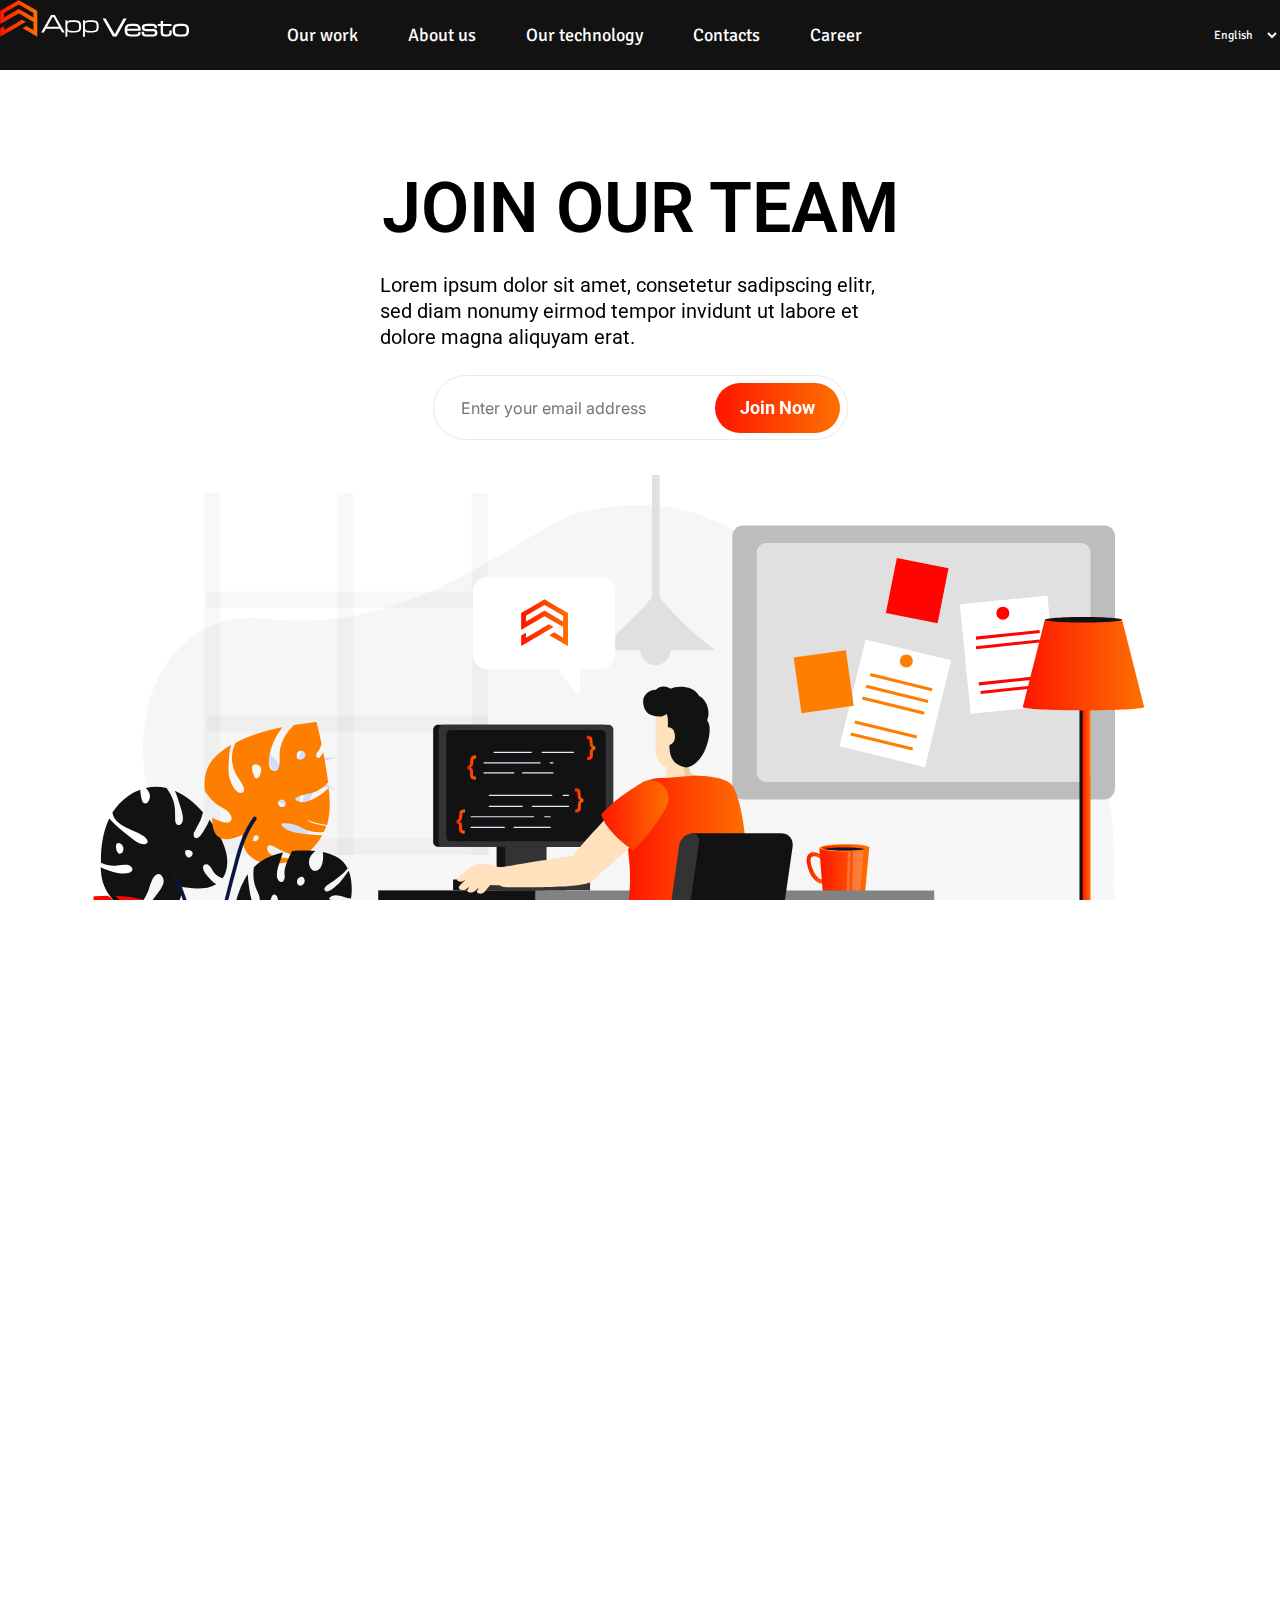
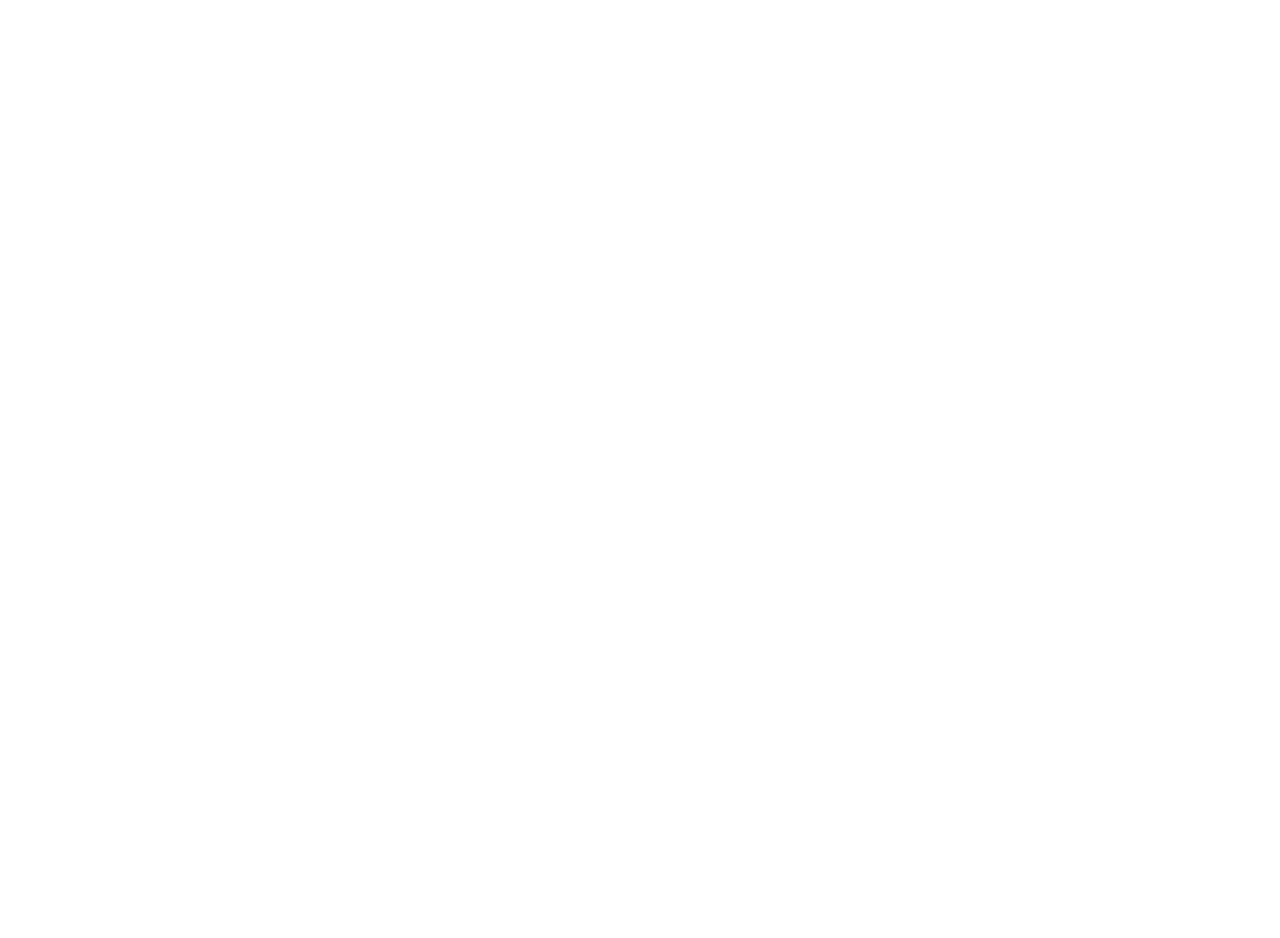
==== commit a2874264: "Updates" ====
--- a/index.html
+++ b/index.html
@@ -10,20 +10,74 @@
       href="./images/favicon.png"
       type="image/png"
     >
-    <script src="https://ajax.googleapis.com/ajax/libs/jquery/3.5.1/jquery.min.js"></script>
-    <script type="text/javascript" src="scripts/main.js" defer></script>
+    <script type="text/javascript" src="scripts/slide-btn.js" defer></script>
+    <script type="text/javascript" src="scripts/dropdown.js" defer></script>
+    <script type="text/javascript" src="scripts/about-drop.js" defer></script>
+    <script type="text/javascript" src="scripts/radio.js" defer></script>
+    <script type="text/javascript" src="scripts/filter.js" defer></script>
+    <script type="text/javascript" src="scripts/file-input.js" defer></script>
   </head>
   <body>
-    
+
     <header class="header">
+      <section class="header__mobile-logo">
+        <img src="./images/general/logo/img-2.svg" alt="logo">
+        <img src="./images/general/logo/txt-1.svg" alt="logo">
+        <img src="./images/general/logo/txt-2.svg" alt="logo">
+      </section>
+      <div class="header__button-side-menu">
+        <div></div>
+        <div></div>
+        <div></div>
+      </div>
+
+      <div class="header__mobile-content mobile-content mobile-content_hide">
+
+        <nav class="mobile-content__nav">
+          <ul class="mobile-content__nav-list">
+            <li class="mobile-content__nav-item">
+              <a href="" class="mobile-content__nav-element">Our work</a>
+            </li>
+
+            <li class="mobile-content__nav-item">
+              <a href="" class="mobile-content__nav-element">About us</a>
+            </li>
+
+            <li class="mobile-content__nav-item">
+              <a href="" class="mobile-content__nav-element">Our technology</a>
+            </li>
+
+            <li class="mobile-content__nav-item">
+              <a href="" class="mobile-content__nav-element">Contacts</a>
+            </li>
+
+            <li class="mobile-content__nav-item">
+              <a href="" class="mobile-content__nav-element">Career</a>
+            </li>
+          </ul>
+        </nav>
+
+        <section class="mobile-content__lang lang">
+          <select
+            size="1"
+            name="pageLang"
+            class="lang__list"
+          >
+            <option value="0" class="lang__element">English</option>
+            <option value="1" class="lang__element">Polish</option>
+            <option value="2" class="lang__element">Ukrainian</option>
+          </select>
+        </section>
+
+      </div>
 
       <div class="header__content">
-        <section class="logo header__logo">
+        <section class="header__logo">
           <img src="./images/general/logo/img-1.svg" alt="logo">
           <img src="./images/general/logo/txt-1.svg" alt="logo">
           <img src="./images/general/logo/txt-2.svg" alt="logo">
         </section>
-  
+
         <nav class="header__navigation navigation">
           <ul class="navigation__list">
             <li class="navigation__list-item">
@@ -47,9 +101,13 @@
             </li>
           </ul>
         </nav>
-  
+
         <section class="header__lang lang">
-          <select size="1" name="pageLang" id="pageLang" class="lang__list">
+          <select
+            size="1"
+            name="pageLang"
+            class="lang__list"
+          >
             <option value="0" class="lang__element">English</option>
             <option value="1" class="lang__element">Polish</option>
             <option value="2" class="lang__element">Ukrainian</option>
@@ -73,15 +131,19 @@
             ut labore et dolore magna aliquyam erat.
           </p>
           <form class="join__form" action="">
-            <input type="text" placeholder="Enter your email adress" required>
+            <input
+              type="text"
+              placeholder="Enter your email address"
+              required
+            >
             <button>Join Now</button>
           </form>
         </div>
-        
+
         <div class="join__img">
-           <img src="./images/body/main/join/join-img.svg" alt="join">
+          <img src="./images/body/main/join/join-img.svg" alt="join">
         </div>
-        
+
       </section>
 
       <section class="main__vacancies vacancies">
@@ -96,22 +158,21 @@
           >
             <div class="dropdown__arrow"></div>
             <p class="dropdown__select"
-              data-dropdownValue="1"
+              data-dropdownvalue="1"
               data-open="false"
             >
-            empty
             </p>
             <ul class="dropdown__list dropdown__list_closed">
 
               <li
-                data-dropdownValue="1"
+                data-dropdownvalue="1"
                 class="dropdown__item"
               >
                 All Vacancies
               </li>
 
               <li
-                data-dropdownValue="2"
+                data-dropdownvalue="2"
                 class="dropdown__item"
               >
                 Option 1
@@ -119,46 +180,46 @@
 
               <li
                 class="dropdown__item"
-                data-dropdownValue="3"
+                data-dropdownvalue="3"
               >
                 Option 1
               </li>
 
               <li
                 class="dropdown__item"
-                data-dropdownValue="4"
+                data-dropdownvalue="4"
               >
                 Option 2
               </li>
 
               <li
                 class="dropdown__item"
-                data-dropdownValue="5"
+                data-dropdownvalue="5"
               >
                 Option 3
               </li>
 
               <li
                 class="dropdown__item"
-                data-dropdownValue="6"
+                data-dropdownvalue="6"
               >
                 Option 4
               </li>
 
               <li
                 class="dropdown__item"
-                data-dropdownValue="7"
+                data-dropdownvalue="7"
               >
                 Option 5
               </li>
 
               <li
                 class="dropdown__item"
-                data-dropdownValue="8"
+                data-dropdownvalue="8"
               >
                 Option 6
               </li>
-              
+
             </ul>
 
           </div>
@@ -208,6 +269,109 @@
               >
               <label class="skill-level__text" for="senior">Senior</label>
             </div>
+
+          </div>
+
+          <div class="vacancies__mobile-filter mobile-filter">
+
+            <div class="mobile-filter__amount"></div>
+            <div class="mobile-filter__img"></div>
+
+            <ul class="mobile-filter__list">
+              <li
+                class="mobile-filter__item"
+              >
+              <input
+                type="checkbox"
+                name="filter"
+                id="filter_2"
+                class="mobile-filter__box"
+              >
+              <label for="filter_2" class="mobile-filter__replace"></label>
+              <p>Option</p>
+              </li>
+
+              <li
+                class="mobile-filter__item"
+              >
+                <input
+                  type="checkbox"
+                  name="filter"
+                  id="filter_3"
+                  class="mobile-filter__box"
+                >
+                <label for="filter_3" class="mobile-filter__replace"></label>
+                <p>Option 1</p>
+              </li>
+
+              <li
+                class="mobile-filter__item"
+              >
+                <input
+                  type="checkbox"
+                  name="filter"
+                  id="filter_4"
+                  class="mobile-filter__box"
+                >
+                <label for="filter_4" class="mobile-filter__replace"></label>
+                <p>Option 2</p>
+              </li>
+
+              <li
+                class="mobile-filter__item"
+              >
+                <input
+                  type="checkbox"
+                  name="filter"
+                  id="filter_5"
+                  class="mobile-filter__box"
+                >
+                <label for="filter_5" class="mobile-filter__replace"></label>
+                <p>Option 3</p>
+              </li>
+
+              <li
+                class="mobile-filter__item"
+              >
+                <input
+                  type="checkbox"
+                  name="filter"
+                  id="filter_6"
+                  class="mobile-filter__box"
+                >
+                <label for="filter_6" class="mobile-filter__replace"></label>
+                <p>Option 4</p>
+              </li>
+
+              <li class="mobile-filter__item">
+                <input
+                  type="checkbox"
+                  name="filter"
+                  id="filter_7"
+                  class="mobile-filter__box"
+                >
+                <label for="filter_7" class="mobile-filter__replace"></label>
+                <p>Option 5</p>
+              </li>
+
+              <li
+                class="mobile-filter__item"
+              >
+                <input
+                  type="checkbox"
+                  name="filter"
+                  id="filter_8"
+                  class="mobile-filter__box"
+                >
+                <label
+                  for="filter_8"
+                  class="mobile-filter__replace"
+                >
+                </label>
+                <p>Option 6</p>
+              </li>
+
+            </ul>
 
           </div>
 
@@ -297,7 +461,6 @@
             </p>
           </div>
 
-          <div class="vacancies__red-line"></div>
         </section>
 
         <section class="vacancies__contact contact">
@@ -314,6 +477,9 @@
           </div>
 
         </section>
+
+        <div class="vacancies__red-line"></div>
+
       </section>
 
       <section class="main__wiew-all">
@@ -321,7 +487,7 @@
           View all vakancies
         </button>
       </section>
-        
+
       <section class="main__enter">
         <section class="main__e-form e-form">
           <h1 class="e-form__title">Welcome App Vesto!</h1>
@@ -334,6 +500,7 @@
               id="userName"
               class="e-form__input"
               placeholder="Add your Name here"
+              required
             >
 
             <p class="e-form__text">E-Mail Address*</p>
@@ -343,15 +510,25 @@
               id="userMail"
               class="e-form__input"
               placeholder="john.doe@internet.com"
+              required
             >
 
             <div class="e-form__end">
-              <input type="file" name="userSummary" id="userSummary" class="e-form__file-item">
+              <input
+                type="file"
+                name="userSummary"
+                id="userSummary"
+                class="e-form__file-item"
+              >
               <label for="userSummary" class="e-form__file-label">
                 <img src="./images/body/main/e-form/upload.svg" alt="upload">
                 <p>Upload summary</p>
               </label>
-              <button class="e-form__button">Send</button>
+
+              <div class="e-form__button-wrapper">
+                <button class="e-form__button-item">Send</button>
+                <div class="e-form__button-shadow"></div>
+              </div>
             </div>
           </form>
 
@@ -395,13 +572,27 @@
 
     <footer class="footer">
       <div class="footer__content">
+        <section class="footer__mobile-links mobile-links">
+          <a href="" class="mobile-links__item mobile-links__img">
+            <img src="./images/general/logo/img-1.svg" alt="main page">
+          </a>
+
+          <a href="" class="mobile-links__item mobile-links__text">
+            Our work
+          </a>
+
+          <a href="" class="mobile-links__item mobile-links__text mobile-links__text_active">
+            Fridge
+          </a>
+        </section>
+
         <section class="footer__links links">
           <a href="" class="links__item">Our work</a>
           <a href="" class="links__item">About us</a>
           <a href="" class="links__item">Contacts</a>
           <a href="" class="links__item">Our technology</a>
         </section>
-  
+
         <section class="footer__total total">
           <div class="logo total__logo">
               <img src="./images/general/logo/img-1.svg" alt="logo">
@@ -429,15 +620,15 @@
             </a>
           </div>
         </section>
-  
+
         <section class="footer__links links">
           <h1 class="links__title">Contacts</h1>
-  
+
           <div class="links__contact">
             <p class="links__contact-name">Email</p>
             <a href="mailto:appvesto@gmail.com" class="links__contact-link">appvesto@gmail.com</a>
           </div>
-  
+
           <div class="links__contact">
             <p class="links__contact-name">Phone</p>
             <a href="tel:+380980659285" class="links__contact-link">+380 98 065 9285</a>
--- a/styles/index.css
+++ b/styles/index.css
@@ -15,6 +15,9 @@
   padding: 0;
   text-decoration: none; }
 
+button {
+  outline: none; }
+
 html,
 body {
   width: 100%;
@@ -31,7 +34,8 @@
   font-size: 14px;
   color: black;
   font-style: normal;
-  line-height: 100%; }
+  line-height: 100%;
+  min-width: 375px; }
 
 .navigation {
   display: -webkit-box;
@@ -62,6 +66,10 @@
     transition: color 1s; }
     .navigation__element:hover {
       color: #b3b3b3; }
+
+@media only screen and (max-width: 1130px) {
+  .navigation__list {
+    margin: 0; } }
 
 .lang {
   display: -webkit-box;
@@ -94,10 +102,76 @@
     line-height: 15px;
     background: black; }
 
+@media only screen and (max-width: 930px) {
+  .lang {
+    height: auto; } }
+
+.mobile-content {
+  background: #121212;
+  width: 100%;
+  position: absolute;
+  top: 65px;
+  left: 0;
+  display: -webkit-box;
+  display: -ms-flexbox;
+  display: flex;
+  -webkit-box-orient: vertical;
+  -webkit-box-direction: normal;
+      -ms-flex-direction: column;
+          flex-direction: column;
+  -webkit-box-align: center;
+      -ms-flex-align: center;
+          align-items: center;
+  padding: 50px 0;
+  -webkit-transition: -webkit-transform 1s;
+  transition: -webkit-transform 1s;
+  transition: transform 1s;
+  transition: transform 1s, -webkit-transform 1s; }
+  .mobile-content_hide {
+    -webkit-transform: translate(-100%);
+            transform: translate(-100%); }
+  .mobile-content__lang {
+    position: absolute;
+    top: 0;
+    left: 20px; }
+  .mobile-content__nav-list {
+    display: -webkit-box;
+    display: -ms-flexbox;
+    display: flex;
+    -webkit-box-orient: vertical;
+    -webkit-box-direction: normal;
+        -ms-flex-direction: column;
+            flex-direction: column;
+    -ms-flex-pack: distribute;
+        justify-content: space-around; }
+  .mobile-content__nav-item {
+    height: 50px;
+    display: -webkit-box;
+    display: -ms-flexbox;
+    display: flex;
+    -webkit-box-pack: center;
+        -ms-flex-pack: center;
+            justify-content: center;
+    -webkit-box-align: center;
+        -ms-flex-align: center;
+            align-items: center; }
+  .mobile-content__nav-element {
+    font-family: "Signika", "Roboto", Arial, sans-serif;
+    font-weight: normal;
+    font-size: 18px;
+    color: white;
+    font-style: normal;
+    line-height: 135%;
+    -webkit-transition: color 1s;
+    transition: color 1s; }
+    .mobile-content__nav-element:hover {
+      color: #b3b3b3; }
+
 .header {
   background: #121212;
   width: 100%;
-  height: 70px; }
+  height: 70px;
+  position: relative; }
   .header__content {
     height: 100%;
     max-width: 1440px;
@@ -108,6 +182,55 @@
     -webkit-box-pack: justify;
         -ms-flex-pack: justify;
             justify-content: space-between; }
+  .header__mobile-logo, .header__button-side-menu, .header__mobile-content {
+    display: none; }
+  .header__button-side-menu {
+    position: absolute;
+    top: 15px;
+    left: 20px;
+    height: 15px;
+    width: 25px;
+    cursor: pointer;
+    -webkit-box-orient: vertical;
+    -webkit-box-direction: normal;
+        -ms-flex-direction: column;
+            flex-direction: column;
+    -ms-flex-pack: distribute;
+        justify-content: space-around;
+    -webkit-transition: -webkit-transform 1s;
+    transition: -webkit-transform 1s;
+    transition: transform 1s;
+    transition: transform 1s, -webkit-transform 1s; }
+    .header__button-side-menu_flipped {
+      -webkit-transform: scale(-1, 1);
+              transform: scale(-1, 1); }
+    .header__button-side-menu div {
+      background: white;
+      width: 100%;
+      height: 2px;
+      border-radius: 10px; }
+    .header__button-side-menu :last-child {
+      width: 65%; }
+  .header__mobile-logo {
+    -webkit-box-align: end;
+        -ms-flex-align: end;
+            align-items: flex-end;
+    -webkit-box-pack: center;
+        -ms-flex-pack: center;
+            justify-content: center; }
+    .header__mobile-logo :not(:nth-child(1)) {
+      width: auto;
+      height: 15px; }
+
+@media only screen and (max-width: 930px) {
+  .header {
+    padding: 15px; }
+    .header__mobile-content, .header__button-side-menu, .header__mobile-logo {
+      display: -webkit-box;
+      display: -ms-flexbox;
+      display: flex; }
+    .header__content {
+      display: none; } }
 
 .join {
   display: -webkit-box;
@@ -227,6 +350,58 @@
         -webkit-transform: scale(1.05);
                 transform: scale(1.05); }
 
+@media only screen and (max-width: 1300px) {
+  .join {
+    -webkit-box-pack: center;
+        -ms-flex-pack: center;
+            justify-content: center; }
+    .join__content {
+      max-width: 100%;
+      width: 100%;
+      display: -webkit-box;
+      display: -ms-flexbox;
+      display: flex;
+      -webkit-box-orient: vertical;
+      -webkit-box-direction: normal;
+          -ms-flex-direction: column;
+              flex-direction: column;
+      -webkit-box-align: center;
+          -ms-flex-align: center;
+              align-items: center; }
+    .join__img {
+      margin-top: 35px;
+      width: 100%; } }
+
+@media only screen and (max-width: 685px) {
+  .join {
+    padding: 50px 20px; }
+    .join__title {
+      font-weight: 600;
+      font-size: 42px;
+      line-height: 110%;
+      text-align: center; }
+    .join__text {
+      margin: 20px 0;
+      max-width: 520px;
+      font-family: "Roboto", "Roboto", Arial, sans-serif;
+      font-weight: normal;
+      font-size: 14px;
+      color: black;
+      font-style: normal;
+      line-height: 130%; }
+    .join__form input {
+      font-size: 14px; }
+      .join__form input ::-webkit-input-placeholder {
+        font-size: 14px; }
+      .join__form input ::-moz-placeholder {
+        font-size: 14px; }
+      .join__form input :-ms-input-placeholder {
+        font-size: 14px; }
+      .join__form input ::-ms-input-placeholder {
+        font-size: 14px; }
+      .join__form input ::placeholder {
+        font-size: 14px; } }
+
 .dropdown {
   position: relative;
   border: none;
@@ -239,7 +414,6 @@
   width: 250px;
   height: 50px; }
   .dropdown__arrow {
-    content: "";
     background: url(../images/body/main/vacancies/dropdown/Cyan.svg) no-repeat right #F8F8FC;
     position: absolute;
     right: 0;
@@ -329,6 +503,10 @@
     color: #1B1B25;
     font-style: normal;
     line-height: 25px; }
+
+@media only screen and (max-width: 890px) {
+  .skill-level {
+    display: none; } }
 
 .description {
   margin: 50px 0;
@@ -396,6 +574,12 @@
     font-style: normal;
     line-height: 28px; }
 
+@media only screen and (max-width: 685px) {
+  .description__title {
+    margin: 15px 0 15px 50px; }
+  .description__info, .description__text {
+    margin: 15px 0; } }
+
 .contact {
   position: absolute;
   bottom: 60px;
@@ -454,6 +638,147 @@
     left: 10px;
     z-index: -1; }
 
+@media only screen and (max-width: 1200px) {
+  .contact {
+    position: static;
+    width: 100%;
+    margin: 25px auto 50px;
+    display: -webkit-box;
+    display: -ms-flexbox;
+    display: flex;
+    -webkit-box-orient: vertical;
+    -webkit-box-direction: normal;
+        -ms-flex-direction: column;
+            flex-direction: column;
+    -webkit-box-align: center;
+        -ms-flex-align: center;
+            align-items: center;
+    -webkit-box-pack: center;
+        -ms-flex-pack: center;
+            justify-content: center; } }
+
+.mobile-filter {
+  position: absolute;
+  top: 50px;
+  right: 0;
+  z-index: 3; }
+  .mobile-filter__img {
+    background: url(../images/body/main/vacancies/mobile-filter/filter.svg) no-repeat right;
+    position: absolute;
+    right: 10px;
+    top: -30px;
+    width: 15px;
+    height: 20px;
+    z-index: 4; }
+  .mobile-filter__amount {
+    position: absolute;
+    top: -33px;
+    right: 45px;
+    height: 25px;
+    width: 40px;
+    background: -webkit-gradient(linear, left top, right top, from(#FF1500), to(#FE7000));
+    background: linear-gradient(90deg, #FF1500 0%, #FE7000 100%);
+    border-radius: 100px;
+    display: -webkit-box;
+    display: -ms-flexbox;
+    display: flex;
+    -webkit-box-align: center;
+        -ms-flex-align: center;
+            align-items: center;
+    font-family: "Lato", "Roboto", Arial, sans-serif;
+    font-weight: 900;
+    font-size: 12px;
+    color: white;
+    font-style: normal;
+    line-height: 15px;
+    max-width: 0;
+    padding-left: 0;
+    -webkit-transition: max-width 1s, padding 1s;
+    transition: max-width 1s, padding 1s; }
+    .mobile-filter__amount_show {
+      max-width: 100px;
+      padding-left: 8px; }
+      .mobile-filter__amount_show::after {
+        content: "x";
+        position: absolute;
+        right: 8px; }
+  .mobile-filter__list {
+    width: 190px;
+    background: white;
+    padding: 0;
+    border-radius: 10px;
+    -webkit-box-shadow: 0 31px 33px -1px rgba(0, 0, 0, 0.41);
+            box-shadow: 0 31px 33px -1px rgba(0, 0, 0, 0.41);
+    overflow-y: hidden;
+    max-height: 0;
+    -webkit-transition: max-height 1s, padding 1s;
+    transition: max-height 1s, padding 1s; }
+    .mobile-filter__list_open {
+      max-height: 500px;
+      padding: 15px 0; }
+  .mobile-filter__item {
+    position: relative;
+    height: 50px;
+    display: -webkit-box;
+    display: -ms-flexbox;
+    display: flex;
+    -webkit-box-align: center;
+        -ms-flex-align: center;
+            align-items: center;
+    padding: 0 15px; }
+    .mobile-filter__item p {
+      font-family: "Lato", "Roboto", Arial, sans-serif;
+      font-weight: normal;
+      font-size: 16px;
+      color: #1B1B25;
+      font-style: normal;
+      line-height: 28px; }
+    .mobile-filter__item:hover {
+      background: #F3F3F7; }
+    .mobile-filter__item:hover p {
+      font-family: "Lato", "Roboto", Arial, sans-serif;
+      font-weight: 900;
+      font-size: 16px;
+      color: transparent;
+      font-style: normal;
+      line-height: 19px;
+      background: -webkit-linear-gradient(90deg, #FF1500 0%, #FE7000 100%);
+      -webkit-background-clip: text;
+      -webkit-text-fill-color: transparent; }
+    .mobile-filter__item:hover label {
+      background: url(../images/body/main/vacancies/mobile-filter/checkbox-hover.svg) no-repeat center; }
+  .mobile-filter__box {
+    display: none; }
+  .mobile-filter__replace {
+    width: 25px;
+    height: 25px;
+    background: url(../images/body/main/vacancies/mobile-filter/checkbox.svg) no-repeat center;
+    background-size: cover;
+    border-radius: 7.2px;
+    margin-right: 10px;
+    display: -webkit-box;
+    display: -ms-flexbox;
+    display: flex;
+    -webkit-box-pack: center;
+        -ms-flex-pack: center;
+            justify-content: center;
+    -webkit-box-align: center;
+        -ms-flex-align: center;
+            align-items: center;
+    font-family: "Roboto", "Roboto", Arial, sans-serif;
+    font-weight: 900;
+    font-size: 16px;
+    color: white;
+    font-style: normal;
+    line-height: 19px; }
+    .mobile-filter__replace_check {
+      background: -webkit-gradient(linear, left top, right top, from(#FF1500), to(#FE7000)) !important;
+      background: linear-gradient(90deg, #FF1500 0%, #FE7000 100%) !important; }
+
+@media only screen and (min-width: 891px) {
+  .mobile-filter {
+    display: none; } }
+
 .vacancies {
   padding: 0 80px;
   position: relative; }
@@ -471,7 +796,8 @@
     display: flex;
     -webkit-box-pack: justify;
         -ms-flex-pack: justify;
-            justify-content: space-between; }
+            justify-content: space-between;
+    position: relative; }
   .vacancies__long-line {
     position: absolute;
     left: -100%;
@@ -483,11 +809,28 @@
     height: 2px;
     background: -webkit-gradient(linear, left top, right top, from(#FF1500), to(#FE7000));
     background: linear-gradient(90deg, #FF1500 0%, #FE7000 100%);
-    border-radius: 10px; }
+    border-radius: 10px;
+    bottom: 0;
+    left: 0; }
+
+@media only screen and (max-width: 685px) {
+  .vacancies {
+    padding: 0 40px; }
+    .vacancies__title {
+      font-family: "Bunken Tech Sans Pro", "Roboto", Arial, sans-serif;
+      font-weight: 600;
+      font-size: 28px;
+      color: black;
+      font-style: normal;
+      line-height: 36px; } }
+
+@media only screen and (max-width: 1200px) {
+  .vacancies__red-line {
+    bottom: -20px; } }
 
 .e-form {
   width: 100%;
-  margin: 21px 0; }
+  padding: 20px; }
   .e-form__title {
     font-family: "Bunken Tech Sans Pro", "Roboto", Arial, sans-serif;
     font-weight: 600;
@@ -579,7 +922,7 @@
       display: inline; }
     .e-form__file-label p {
       display: inline; }
-  .e-form__button {
+  .e-form__button-item {
     font-family: "Signika", "Roboto", Arial, sans-serif;
     font-weight: bold;
     font-size: 14px;
@@ -598,9 +941,41 @@
     transition: -webkit-transform 1s;
     transition: transform 1s;
     transition: transform 1s, -webkit-transform 1s; }
-    .e-form__button:hover {
+    .e-form__button-item:hover {
       -webkit-transform: scale(1.05);
               transform: scale(1.05); }
+  .e-form__button-wrapper {
+    position: relative;
+    margin: 30px 0; }
+  .e-form__button-shadow {
+    position: absolute;
+    width: 70%;
+    height: 70%;
+    background: #940C00;
+    opacity: 0.5;
+    -webkit-filter: blur(25px);
+            filter: blur(25px);
+    border-radius: 100px;
+    top: 10px;
+    left: 10px;
+    z-index: -1; }
+
+@media only screen and (max-width: 685px) {
+  .e-form__title {
+    font-family: "Bunken Tech Sans Pro", "Roboto", Arial, sans-serif;
+    font-weight: 600;
+    font-size: 28px;
+    color: #1B1B25;
+    font-style: normal;
+    line-height: 36px;
+    text-align: center; }
+  .e-form__end {
+    -webkit-box-orient: vertical;
+    -webkit-box-direction: normal;
+        -ms-flex-direction: column;
+            flex-direction: column; }
+  .e-form__button {
+    margin-top: 30px; } }
 
 .communication {
   background: white;
@@ -719,6 +1094,10 @@
   .main__e-form {
     max-width: 550px; }
 
+@media only screen and (max-width: 685px) {
+  .main__wiew-all {
+    display: none; } }
+
 .links {
   display: -webkit-box;
   display: -ms-flexbox;
@@ -770,6 +1149,10 @@
     .links__contact-link:hover {
       color: #b3b3b3; }
 
+@media only screen and (max-width: 550px) {
+  .links {
+    display: none; } }
+
 .total__logo {
   margin: 0 auto; }
 
@@ -800,6 +1183,44 @@
     -webkit-transform: scale(1.3);
             transform: scale(1.3); }
 
+.mobile-links {
+  width: 100%;
+  margin-bottom: 40px; }
+  .mobile-links :last-child {
+    margin-right: 0; }
+    .mobile-links :last-child::after {
+      content: ""; }
+  .mobile-links__item {
+    margin-right: 25px;
+    position: relative; }
+    .mobile-links__item::after {
+      content: ">";
+      font-family: "Roboto", "Roboto", Arial, sans-serif;
+      font-weight: normal;
+      font-size: 12px;
+      color: white;
+      font-style: normal;
+      line-height: 14px;
+      position: absolute;
+      right: -15px;
+      bottom: 2px; }
+  .mobile-links__img img {
+    height: 14px;
+    width: auto; }
+  .mobile-links__text {
+    font-family: "Roboto", "Roboto", Arial, sans-serif;
+    font-weight: normal;
+    font-size: 12px;
+    color: white;
+    font-style: normal;
+    line-height: 14px; }
+    .mobile-links__text_active {
+      font-weight: bold; }
+
+@media only screen and (min-width: 550px) {
+  .mobile-links {
+    display: none; } }
+
 .footer {
   width: 100%;
   background: #121212; }
@@ -814,4 +1235,18 @@
             justify-content: space-between;
     padding: 50px 75px; }
 
+@media only screen and (max-width: 685px) {
+  .footer__content {
+    padding: 25px; } }
+
+@media only screen and (max-width: 550px) {
+  .footer__content {
+    -webkit-box-orient: vertical;
+    -webkit-box-direction: normal;
+        -ms-flex-direction: column;
+            flex-direction: column; }
+  .footer__total {
+    -ms-flex-item-align: center;
+        align-self: center; } }
+
 /*# sourceMappingURL=index.css.map */
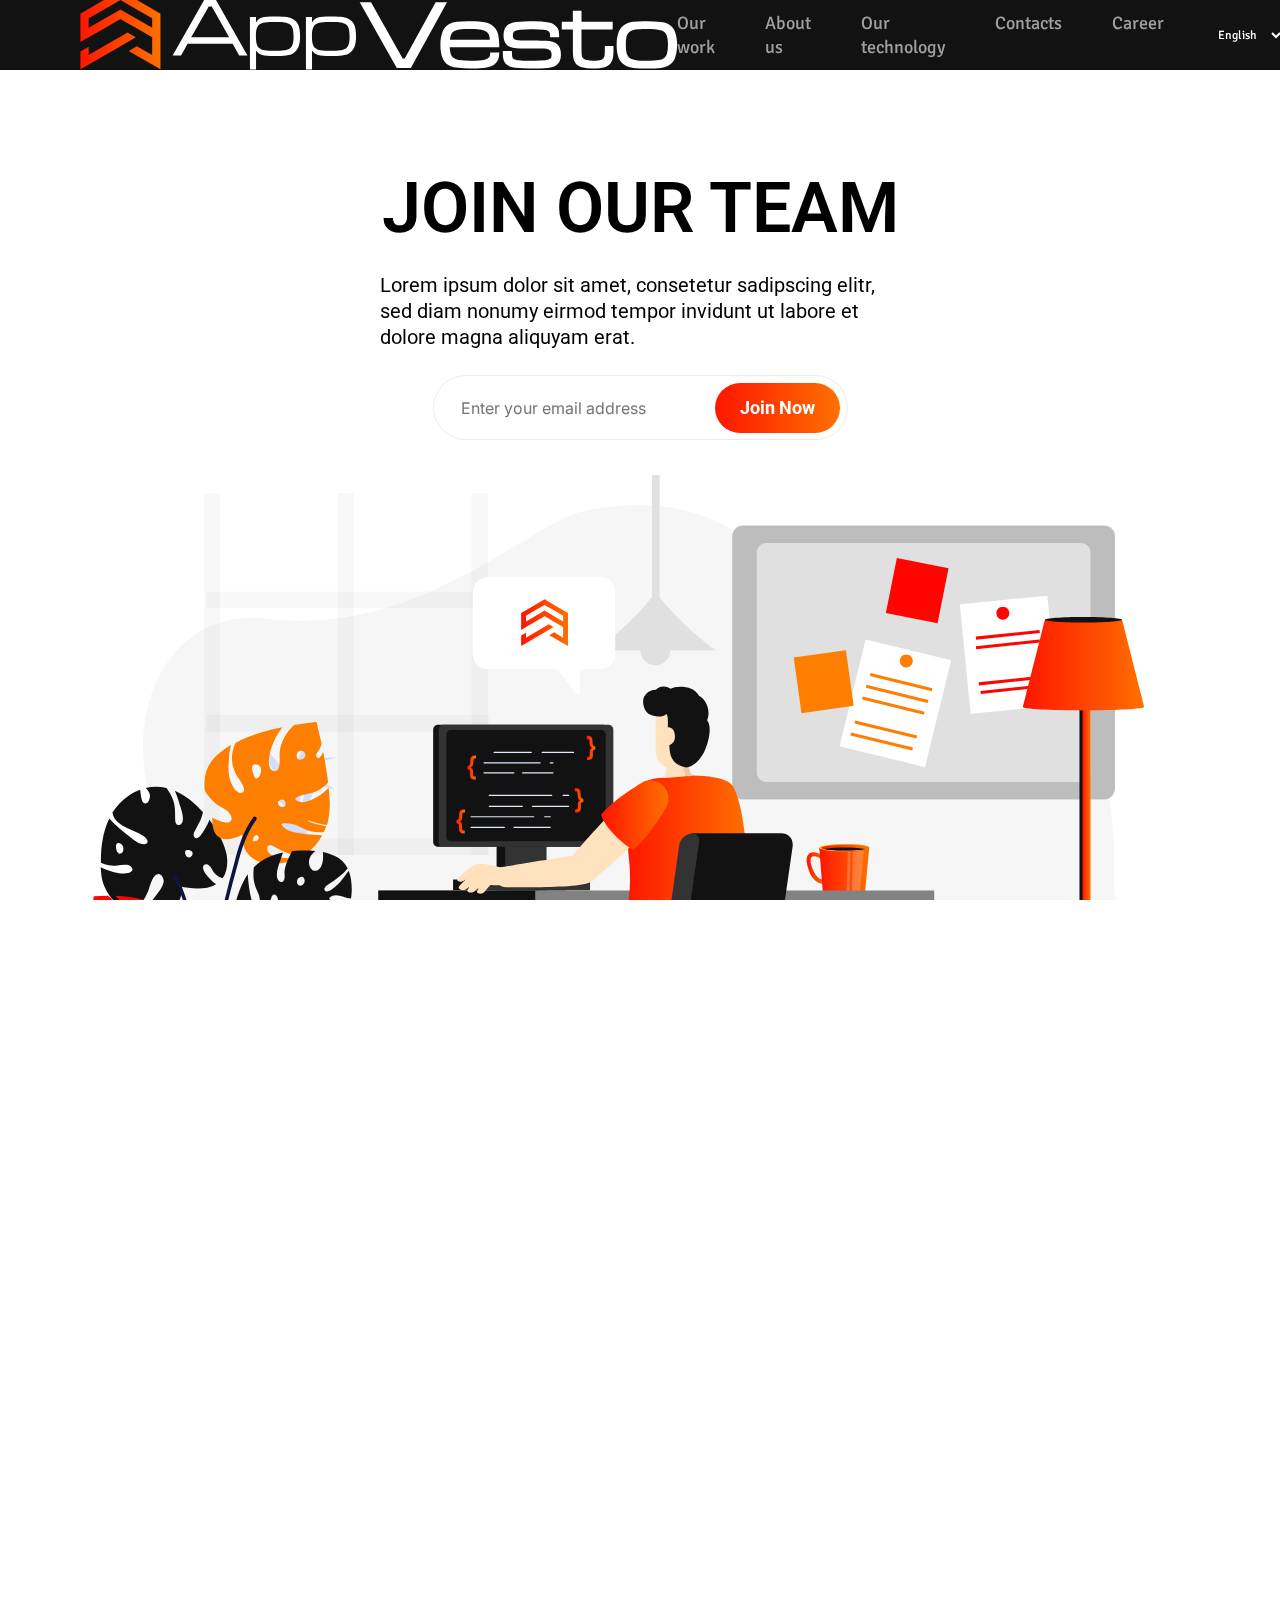
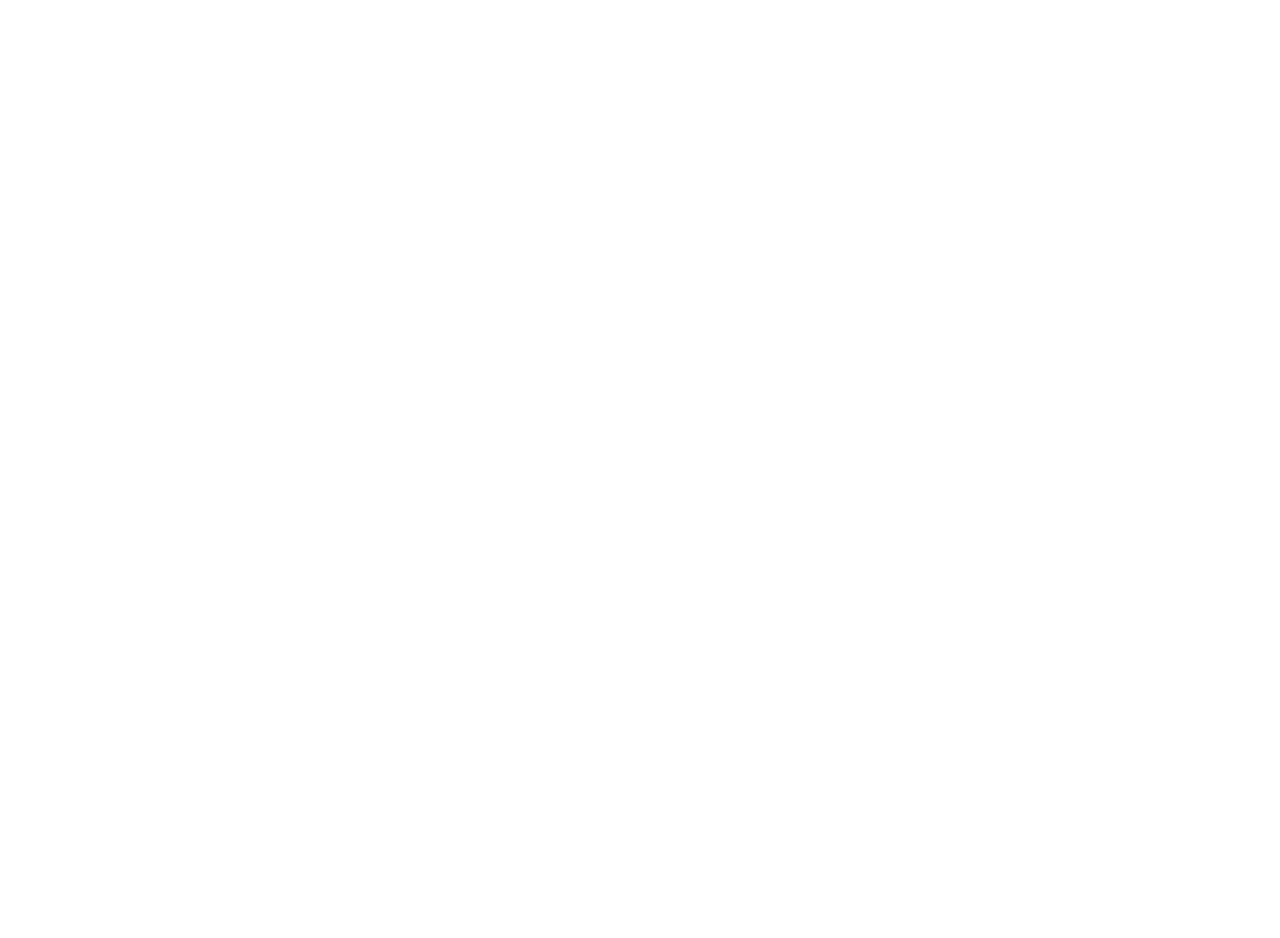
==== commit 941b5b41: "Updates" ====
--- a/index.html
+++ b/index.html
@@ -7,15 +7,16 @@
     <link rel="stylesheet" href="./styles/index.css">
     <link
       rel="shortcut icon"
-      href="./images/favicon.png"
+      href="./images/general/logo/img-2.svg"
       type="image/png"
     >
     <script type="text/javascript" src="scripts/slide-btn.js" defer></script>
     <script type="text/javascript" src="scripts/dropdown.js" defer></script>
-    <script type="text/javascript" src="scripts/about-drop.js" defer></script>
+    <script type="text/javascript" src="scripts/vacancy-drop.js" defer></script>
     <script type="text/javascript" src="scripts/radio.js" defer></script>
     <script type="text/javascript" src="scripts/filter.js" defer></script>
     <script type="text/javascript" src="scripts/file-input.js" defer></script>
+    <script type="text/javascript" src="scripts/main.js" defer></script>
   </head>
   <body>
 
@@ -158,66 +159,45 @@
           >
             <div class="dropdown__arrow"></div>
             <p class="dropdown__select"
-              data-dropdownvalue="1"
+              data-dropdownvalue="All vacancies"
               data-open="false"
             >
             </p>
             <ul class="dropdown__list dropdown__list_closed">
 
               <li
-                data-dropdownvalue="1"
+                data-dropdownvalue="All vacancies"
                 class="dropdown__item"
               >
                 All Vacancies
               </li>
 
               <li
-                data-dropdownvalue="2"
+                data-dropdownvalue="Junior PHP Developer"
                 class="dropdown__item"
               >
-                Option 1
+                Junior PHP Developer
               </li>
 
               <li
                 class="dropdown__item"
-                data-dropdownvalue="3"
-              >
-                Option 1
+                data-dropdownvalue="Middle UI/UX Designer"
+              >
+                Middle UI/UX Designer
               </li>
 
               <li
                 class="dropdown__item"
-                data-dropdownvalue="4"
-              >
-                Option 2
+                data-dropdownvalue="Senior PHP Developer"
+              >
+                Senior PHP Developer
               </li>
 
               <li
                 class="dropdown__item"
-                data-dropdownvalue="5"
-              >
-                Option 3
-              </li>
-
-              <li
-                class="dropdown__item"
-                data-dropdownvalue="6"
-              >
-                Option 4
-              </li>
-
-              <li
-                class="dropdown__item"
-                data-dropdownvalue="7"
-              >
-                Option 5
-              </li>
-
-              <li
-                class="dropdown__item"
-                data-dropdownvalue="8"
-              >
-                Option 6
+                data-dropdownvalue="React Native Developer"
+              >
+                React Native Developer
               </li>
 
             </ul>
@@ -281,27 +261,15 @@
               <li
                 class="mobile-filter__item"
               >
-              <input
-                type="checkbox"
-                name="filter"
-                id="filter_2"
-                class="mobile-filter__box"
-              >
-              <label for="filter_2" class="mobile-filter__replace"></label>
-              <p>Option</p>
-              </li>
-
-              <li
-                class="mobile-filter__item"
-              >
                 <input
                   type="checkbox"
                   name="filter"
                   id="filter_3"
                   class="mobile-filter__box"
+                  value="junior"
                 >
                 <label for="filter_3" class="mobile-filter__replace"></label>
-                <p>Option 1</p>
+                <p>Junior</p>
               </li>
 
               <li
@@ -312,9 +280,10 @@
                   name="filter"
                   id="filter_4"
                   class="mobile-filter__box"
+                  value="middle"
                 >
                 <label for="filter_4" class="mobile-filter__replace"></label>
-                <p>Option 2</p>
+                <p>Middle</p>
               </li>
 
               <li
@@ -325,50 +294,10 @@
                   name="filter"
                   id="filter_5"
                   class="mobile-filter__box"
+                  value="senior"
                 >
                 <label for="filter_5" class="mobile-filter__replace"></label>
-                <p>Option 3</p>
-              </li>
-
-              <li
-                class="mobile-filter__item"
-              >
-                <input
-                  type="checkbox"
-                  name="filter"
-                  id="filter_6"
-                  class="mobile-filter__box"
-                >
-                <label for="filter_6" class="mobile-filter__replace"></label>
-                <p>Option 4</p>
-              </li>
-
-              <li class="mobile-filter__item">
-                <input
-                  type="checkbox"
-                  name="filter"
-                  id="filter_7"
-                  class="mobile-filter__box"
-                >
-                <label for="filter_7" class="mobile-filter__replace"></label>
-                <p>Option 5</p>
-              </li>
-
-              <li
-                class="mobile-filter__item"
-              >
-                <input
-                  type="checkbox"
-                  name="filter"
-                  id="filter_8"
-                  class="mobile-filter__box"
-                >
-                <label
-                  for="filter_8"
-                  class="mobile-filter__replace"
-                >
-                </label>
-                <p>Option 6</p>
+                <p>Senior</p>
               </li>
 
             </ul>
@@ -381,105 +310,184 @@
 
         <section class="vacancies__description description">
 
-          <div class="description__item description__item_closed">
+          <div
+            class="description__item description__item_closed"
+            data-level='junior'
+          >
             <div class="description__arrow"></div>
             <h1 class="description__title">Junior PHP Developer</h1>
-            <h2 class="description__info">Vacancy description</h2>
-            <p class="description__text">
-              Lorem ipsum dolor sit amet,
-              consectetur adipiscing elit,
-              sed do eiusmod tempor incididunt ut
-              labore et dolore magna aliqua.
-              Ut enim ad minim veniam, quis nostrud
-              exercitation ullamco laboris nisi ut aliquip
-              ex ea commodo consequat. Lorem ipsum dolor sit
-              amet, consectetur adipiscing elit, sed do
-              eiusmod tempor incididunt ut labore et dolore
-              magna aliqua. Ut enim ad minim veniam, quis
-              nostrud exercitation ullamco laboris nisi ut
-              aliquip ex ea commodo consequat.
-            </p>
-          </div>
-
-          <div class="description__item description__item_closed">
+            <div class="description__vacancy">
+              <h2 class="description__info">Vacancy description</h2>
+              <p class="description__text">
+                Lorem ipsum dolor sit amet,
+                consectetur adipiscing elit,
+                sed do eiusmod tempor incididunt ut
+                labore et dolore magna aliqua.
+                Ut enim ad minim veniam, quis nostrud
+                exercitation ullamco laboris nisi ut aliquip
+                ex ea commodo consequat. Lorem ipsum dolor sit
+                amet, consectetur adipiscing elit, sed do
+                eiusmod tempor incididunt ut labore et dolore
+                magna aliqua. Ut enim ad minim veniam, quis
+                nostrud exercitation ullamco laboris nisi ut
+                aliquip ex ea commodo consequat.
+              </p>
+            </div>
+
+            <section class="vacancies__contact contact">
+              <a href="tel:+380979799797" class="contact__call">
+                <img src="./images/body/main/vacancies/tel.svg" alt="call us">
+                +38(097) 979 9797
+              </a>
+    
+              <div class="contact__button">
+                  <div class="contact__button-shadow"></div>
+                  <form action="#sendSummary" method="GET">
+                    <button class="contact__button-item">
+                      Send summary
+                    </button>
+                  </form>
+              </div>
+    
+            </section>
+            <div class="vacancies__red-line"></div>
+
+          </div>
+
+          <div
+            class="description__item description__item_closed"
+            data-level='middle'
+          >
             <div class="description__arrow"></div>
-            <h1 class="description__title description__title_highlight">Middle UI/UX Designer</h1>
-            <h2 class="description__info">Vacancy description</h2>
-            <p class="description__text">
-              Lorem ipsum dolor sit amet,
-              consectetur adipiscing elit,
-              sed do eiusmod tempor incididunt ut
-              labore et dolore magna aliqua.
-              Ut enim ad minim veniam, quis nostrud
-              exercitation ullamco laboris nisi ut aliquip
-              ex ea commodo consequat. Lorem ipsum dolor sit
-              amet, consectetur adipiscing elit, sed do
-              eiusmod tempor incididunt ut labore et dolore
-              magna aliqua. Ut enim ad minim veniam, quis
-              nostrud exercitation ullamco laboris nisi ut
-              aliquip ex ea commodo consequat.
-            </p>
-          </div>
-
-          <div class="description__item description__item_closed">
+            <h1 class="description__title">Middle UI/UX Designer</h1>
+            <div class="description__vacancy">
+              <h2 class="description__info">Vacancy description</h2>
+              <p class="description__text">
+                Lorem ipsum dolor sit amet,
+                consectetur adipiscing elit,
+                sed do eiusmod tempor incididunt ut
+                labore et dolore magna aliqua.
+                Ut enim ad minim veniam, quis nostrud
+                exercitation ullamco laboris nisi ut aliquip
+                ex ea commodo consequat. Lorem ipsum dolor sit
+                amet, consectetur adipiscing elit, sed do
+                eiusmod tempor incididunt ut labore et dolore
+                magna aliqua. Ut enim ad minim veniam, quis
+                nostrud exercitation ullamco laboris nisi ut
+                aliquip ex ea commodo consequat.
+              </p>
+            </div>
+
+            <section class="vacancies__contact contact">
+              <a href="tel:+380979799797" class="contact__call">
+                <img src="./images/body/main/vacancies/tel.svg" alt="call us">
+                +38(097) 979 9797
+              </a>
+    
+              <div class="contact__button">
+                  <div class="contact__button-shadow"></div>
+                  <form action="#sendSummary" method="GET">
+                    <button class="contact__button-item">
+                      Send summary
+                    </button>
+                  </form>
+              </div>
+    
+            </section>
+            <div class="vacancies__red-line"></div>
+
+          </div>
+
+          <div
+            class="description__item description__item_closed"
+            data-level='senior'
+          >
             <div class="description__arrow"></div>
             <h1 class="description__title ">Senior PHP Developer</h1>
-            <h2 class="description__info">Vacancy description</h2>
-            <p class="description__text">
-              Lorem ipsum dolor sit amet,
-              consectetur adipiscing elit,
-              sed do eiusmod tempor incididunt ut
-              labore et dolore magna aliqua.
-              Ut enim ad minim veniam, quis nostrud
-              exercitation ullamco laboris nisi ut aliquip
-              ex ea commodo consequat. Lorem ipsum dolor sit
-              amet, consectetur adipiscing elit, sed do
-              eiusmod tempor incididunt ut labore et dolore
-              magna aliqua. Ut enim ad minim veniam, quis
-              nostrud exercitation ullamco laboris nisi ut
-              aliquip ex ea commodo consequat.
-            </p>
-          </div>
-
-          <div class="description__item description__item_closed">
+
+            <div class="description__vacancy">
+              <h2 class="description__info">Vacancy description</h2>
+              <p class="description__text">
+                Lorem ipsum dolor sit amet,
+                consectetur adipiscing elit,
+                sed do eiusmod tempor incididunt ut
+                labore et dolore magna aliqua.
+                Ut enim ad minim veniam, quis nostrud
+                exercitation ullamco laboris nisi ut aliquip
+                ex ea commodo consequat. Lorem ipsum dolor sit
+                amet, consectetur adipiscing elit, sed do
+                eiusmod tempor incididunt ut labore et dolore
+                magna aliqua. Ut enim ad minim veniam, quis
+                nostrud exercitation ullamco laboris nisi ut
+                aliquip ex ea commodo consequat.
+              </p>
+            </div>
+
+            <section class="vacancies__contact contact">
+              <a href="tel:+380979799797" class="contact__call">
+                <img src="./images/body/main/vacancies/tel.svg" alt="call us">
+                +38(097) 979 9797
+              </a>
+    
+              <div class="contact__button">
+                  <div class="contact__button-shadow"></div>
+                  <form action="#sendSummary" method="GET">
+                    <button class="contact__button-item">
+                      Send summary
+                    </button>
+                  </form>
+              </div>
+    
+            </section>
+            <div class="vacancies__red-line"></div>
+
+          </div>
+
+          <div
+            class="description__item description__item_closed"
+            data-level='middle'
+          >
             <div class="description__arrow"></div>
-            <h1 class="description__title description__title_highlight">Vacancy description</h1>
-            <h2 class="description__info">Vacancy description</h2>
-            <p class="description__text">
-              Lorem ipsum dolor sit amet,
-              consectetur adipiscing elit,
-              sed do eiusmod tempor incididunt ut
-              labore et dolore magna aliqua.
-              Ut enim ad minim veniam, quis nostrud
-              exercitation ullamco laboris nisi ut aliquip
-              ex ea commodo consequat. Lorem ipsum dolor sit
-              amet, consectetur adipiscing elit, sed do
-              eiusmod tempor incididunt ut labore et dolore
-              magna aliqua. Ut enim ad minim veniam, quis
-              nostrud exercitation ullamco laboris nisi ut
-              aliquip ex ea commodo consequat.
-            </p>
-          </div>
-
-        </section>
-
-        <section class="vacancies__contact contact">
-          <a href="tel:+380979799797" class="contact__call">
-            <img src="./images/body/main/vacancies/tel.svg" alt="call us">
-            +38(097) 979 9797
-          </a>
-
-          <div class="contact__button">
-              <div class="contact__button-shadow"></div>
-              <button class="contact__button-item">
-                Send summary
-              </button>
-          </div>
-
-        </section>
-
-        <div class="vacancies__red-line"></div>
-
+            <h1 class="description__title">React Native Developer</h1>
+            <div class="description__vacancy">
+              <h2 class="description__info">Vacancy description</h2>
+              <p class="description__text">
+                Lorem ipsum dolor sit amet,
+                consectetur adipiscing elit,
+                sed do eiusmod tempor incididunt ut
+                labore et dolore magna aliqua.
+                Ut enim ad minim veniam, quis nostrud
+                exercitation ullamco laboris nisi ut aliquip
+                ex ea commodo consequat. Lorem ipsum dolor sit
+                amet, consectetur adipiscing elit, sed do
+                eiusmod tempor incididunt ut labore et dolore
+                magna aliqua. Ut enim ad minim veniam, quis
+                nostrud exercitation ullamco laboris nisi ut
+                aliquip ex ea commodo consequat.
+              </p>
+            </div>
+
+            <section class="vacancies__contact contact">
+              <a href="tel:+380979799797" class="contact__call">
+                <img src="./images/body/main/vacancies/tel.svg" alt="call us">
+                +38(097) 979 9797
+              </a>
+    
+              <div class="contact__button">
+                  <div class="contact__button-shadow"></div>
+                  <form action="#sendSummary" method="GET">
+                    <button class="contact__button-item">
+                      Send summary
+                    </button>
+                  </form>
+              </div>
+    
+            </section>
+            <div class="vacancies__red-line"></div>
+
+          </div>
+
+        </section>
       </section>
 
       <section class="main__wiew-all">
@@ -489,7 +497,7 @@
       </section>
 
       <section class="main__enter">
-        <section class="main__e-form e-form">
+        <section class="main__e-form e-form" id="sendSummary">
           <h1 class="e-form__title">Welcome App Vesto!</h1>
 
           <form class="e-form__item">
--- a/styles/index.css
+++ b/styles/index.css
@@ -22,7 +22,8 @@
 body {
   width: 100%;
   height: 100%;
-  overflow-x: hidden; }
+  overflow-x: hidden;
+  scroll-behavior: smooth; }
 
 * {
   -webkit-box-sizing: border-box;
@@ -35,7 +36,7 @@
   color: black;
   font-style: normal;
   line-height: 100%;
-  min-width: 375px; }
+  min-width: 320px; }
 
 .navigation {
   display: -webkit-box;
@@ -62,12 +63,13 @@
     color: white;
     font-style: normal;
     line-height: 135%;
-    -webkit-transition: color 1s;
-    transition: color 1s; }
+    opacity: 0.6;
+    -webkit-transition: opacity 1s;
+    transition: opacity 1s; }
     .navigation__element:hover {
-      color: #b3b3b3; }
-
-@media only screen and (max-width: 1130px) {
+      opacity: 1; }
+
+@media only screen and (max-width: 1300px) {
   .navigation__list {
     margin: 0; } }
 
@@ -102,7 +104,7 @@
     line-height: 15px;
     background: black; }
 
-@media only screen and (max-width: 930px) {
+@media only screen and (max-width: 1100px) {
   .lang {
     height: auto; } }
 
@@ -162,10 +164,11 @@
     color: white;
     font-style: normal;
     line-height: 135%;
-    -webkit-transition: color 1s;
-    transition: color 1s; }
+    opacity: 0.6;
+    -webkit-transition: opacity 1s;
+    transition: opacity 1s; }
     .mobile-content__nav-element:hover {
-      color: #b3b3b3; }
+      opacity: 1; }
 
 .header {
   background: #121212;
@@ -176,12 +179,20 @@
     height: 100%;
     max-width: 1440px;
     margin: 0 auto;
+    padding: 0 80px;
     display: -webkit-box;
     display: -ms-flexbox;
     display: flex;
     -webkit-box-pack: justify;
         -ms-flex-pack: justify;
             justify-content: space-between; }
+  .header__logo {
+    display: -webkit-box;
+    display: -ms-flexbox;
+    display: flex; }
+    .header__logo :first-child {
+      margin-top: -10px;
+      margin-right: 10px; }
   .header__mobile-logo, .header__button-side-menu, .header__mobile-content {
     display: none; }
   .header__button-side-menu {
@@ -221,8 +232,10 @@
     .header__mobile-logo :not(:nth-child(1)) {
       width: auto;
       height: 15px; }
-
-@media only screen and (max-width: 930px) {
+    .header__mobile-logo :first-child {
+      margin-right: 10px; }
+
+@media only screen and (max-width: 1100px) {
   .header {
     padding: 15px; }
     .header__mobile-content, .header__button-side-menu, .header__mobile-logo {
@@ -453,7 +466,7 @@
     .dropdown__list_closed {
       max-height: 0; }
     .dropdown__list_open {
-      max-height: 1000px; }
+      max-height: 700px; }
   .dropdown__item {
     margin-left: 15px;
     height: 50px;
@@ -474,6 +487,24 @@
       background: -webkit-linear-gradient(90deg, #FF1500 0%, #FE7000 100%);
       -webkit-background-clip: text;
       -webkit-text-fill-color: transparent; }
+    .dropdown__item_active {
+      color: #bdbdbd;
+      cursor: default; }
+      .dropdown__item_active:hover {
+        font-family: "Lato", "Roboto", Arial, sans-serif;
+        font-weight: normal;
+        font-size: 16px;
+        color: #bdbdbd;
+        font-style: normal;
+        line-height: 28px;
+        background: transparent;
+        -webkit-text-fill-color: #bdbdbd; }
+
+@media only screen and (max-width: 360px) {
+  .dropdown {
+    width: 200px; }
+    .dropdown__list {
+      width: 200px; } }
 
 .skill-level {
   display: -webkit-box;
@@ -529,13 +560,13 @@
     border-left: none;
     border-right: none;
     position: relative;
-    overflow-y: hidden;
+    overflow: hidden;
     cursor: pointer;
     max-height: 60px;
     -webkit-transition: max-height 1s;
     transition: max-height 1s; }
     .description__item_open {
-      max-height: 500px; }
+      max-height: 1500px; }
     .description__item_closed {
       max-height: 60px; }
   .description__title, .description__info, .description__text {
@@ -546,12 +577,14 @@
     font-size: 22px;
     color: #1B1B25;
     font-style: normal;
-    line-height: 31px; }
-    .description__title_highlight {
+    line-height: 31px;
+    -webkit-transition: font-weight 1s, color 1s;
+    transition: font-weight 1s, color 1s; }
+    .description__title_active {
       font-family: "Roboto", "Roboto", Arial, sans-serif;
       font-weight: 500;
       font-size: 22px;
-      color: transparent;
+      color: #FF1500;
       font-style: normal;
       line-height: 26px;
       background: -webkit-linear-gradient(90deg, #FF1500 0%, #FE7000 100%);
@@ -573,17 +606,47 @@
     color: #1B1B25;
     font-style: normal;
     line-height: 28px; }
+  .description__vacancy {
+    cursor: default;
+    -webkit-transition: -webkit-transform 1s;
+    transition: -webkit-transform 1s;
+    transition: transform 1s;
+    transition: transform 1s, -webkit-transform 1s; }
+    .description__vacancy:hover {
+      -webkit-transform: scale(1.05);
+              transform: scale(1.05); }
 
 @media only screen and (max-width: 685px) {
   .description__title {
     margin: 15px 0 15px 50px; }
   .description__info, .description__text {
-    margin: 15px 0; } }
+    margin: 15px 0; }
+  .description__vacancy {
+    padding: 20px; } }
+
+@media only screen and (max-width: 355px) {
+  .description__title {
+    font-family: "Roboto", "Roboto", Arial, sans-serif;
+    font-weight: normal;
+    font-size: 19px;
+    color: #1B1B25;
+    font-style: normal;
+    line-height: 31px; }
+    .description__title_highlight {
+      font-family: "Roboto", "Roboto", Arial, sans-serif;
+      font-weight: 500;
+      font-size: 19px;
+      color: transparent;
+      font-style: normal;
+      line-height: 26px;
+      background: -webkit-linear-gradient(90deg, #FF1500 0%, #FE7000 100%);
+      -webkit-background-clip: text;
+      -webkit-text-fill-color: transparent; } }
 
 .contact {
   position: absolute;
-  bottom: 60px;
-  left: 900px; }
+  top: 100px;
+  left: 800px; }
   .contact__call {
     display: -webkit-box;
     display: -ms-flexbox;
@@ -603,6 +666,8 @@
     position: relative;
     margin-top: 20px; }
   .contact__button-item {
+    position: relative;
+    z-index: 5;
     font-family: "Signika", "Roboto", Arial, sans-serif;
     font-weight: bold;
     font-size: 14px;
@@ -636,7 +701,7 @@
     border-radius: 100px;
     top: 20px;
     left: 10px;
-    z-index: -1; }
+    z-index: 0; }
 
 @media only screen and (max-width: 1200px) {
   .contact {
@@ -669,7 +734,8 @@
     top: -30px;
     width: 15px;
     height: 20px;
-    z-index: 4; }
+    z-index: 4;
+    cursor: pointer; }
   .mobile-filter__amount {
     position: absolute;
     top: -33px;
@@ -679,18 +745,19 @@
     background: -webkit-gradient(linear, left top, right top, from(#FF1500), to(#FE7000));
     background: linear-gradient(90deg, #FF1500 0%, #FE7000 100%);
     border-radius: 100px;
-    display: -webkit-box;
-    display: -ms-flexbox;
-    display: flex;
-    -webkit-box-align: center;
-        -ms-flex-align: center;
-            align-items: center;
     font-family: "Lato", "Roboto", Arial, sans-serif;
     font-weight: 900;
     font-size: 12px;
     color: white;
     font-style: normal;
     line-height: 15px;
+    cursor: pointer;
+    display: -webkit-box;
+    display: -ms-flexbox;
+    display: flex;
+    -webkit-box-align: center;
+        -ms-flex-align: center;
+            align-items: center;
     max-width: 0;
     padding-left: 0;
     -webkit-transition: max-width 1s, padding 1s;
@@ -725,7 +792,8 @@
     -webkit-box-align: center;
         -ms-flex-align: center;
             align-items: center;
-    padding: 0 15px; }
+    padding: 0 15px;
+    cursor: pointer; }
     .mobile-filter__item p {
       font-family: "Lato", "Roboto", Arial, sans-serif;
       font-weight: normal;
@@ -804,14 +872,11 @@
     border-top: 3px solid #E9E9ED;
     width: 200vw; }
   .vacancies__red-line {
-    position: absolute;
     width: 100%;
     height: 2px;
     background: -webkit-gradient(linear, left top, right top, from(#FF1500), to(#FE7000));
     background: linear-gradient(90deg, #FF1500 0%, #FE7000 100%);
-    border-radius: 10px;
-    bottom: 0;
-    left: 0; }
+    border-radius: 10px; }
 
 @media only screen and (max-width: 685px) {
   .vacancies {
@@ -819,14 +884,19 @@
     .vacancies__title {
       font-family: "Bunken Tech Sans Pro", "Roboto", Arial, sans-serif;
       font-weight: 600;
-      font-size: 28px;
+      font-size: 25px;
       color: black;
       font-style: normal;
-      line-height: 36px; } }
+      line-height: 36px;
+      text-align: center; } }
 
 @media only screen and (max-width: 1200px) {
   .vacancies__red-line {
     bottom: -20px; } }
+
+@media only screen and (max-width: 355px) {
+  .vacancies {
+    padding: 30px; } }
 
 .e-form {
   width: 100%;
@@ -1048,6 +1118,12 @@
     .communication__content-item:before {
       content: "- "; }
 
+@media only screen and (max-width: 355px) {
+  .communication {
+    padding: 20px; }
+    .communication__name {
+      font-size: 22px; } }
+
 .main {
   width: 100%;
   max-width: 1440px;
@@ -1082,6 +1158,10 @@
       .main__wiew-all button:hover {
         -webkit-transform: scale(1.05);
                 transform: scale(1.05); }
+  .main__communication {
+    max-width: 520px;
+    width: 100%;
+    max-height: 330px; }
   .main__enter {
     margin: 65px 0;
     display: -webkit-box;
@@ -1182,6 +1262,12 @@
   .total__item:hover {
     -webkit-transform: scale(1.3);
             transform: scale(1.3); }
+
+@media only screen and (max-width: 685px) {
+  .total__policy {
+    display: none; }
+  .total__logo {
+    margin: 0 auto 25px; } }
 
 .mobile-links {
   width: 100%;
